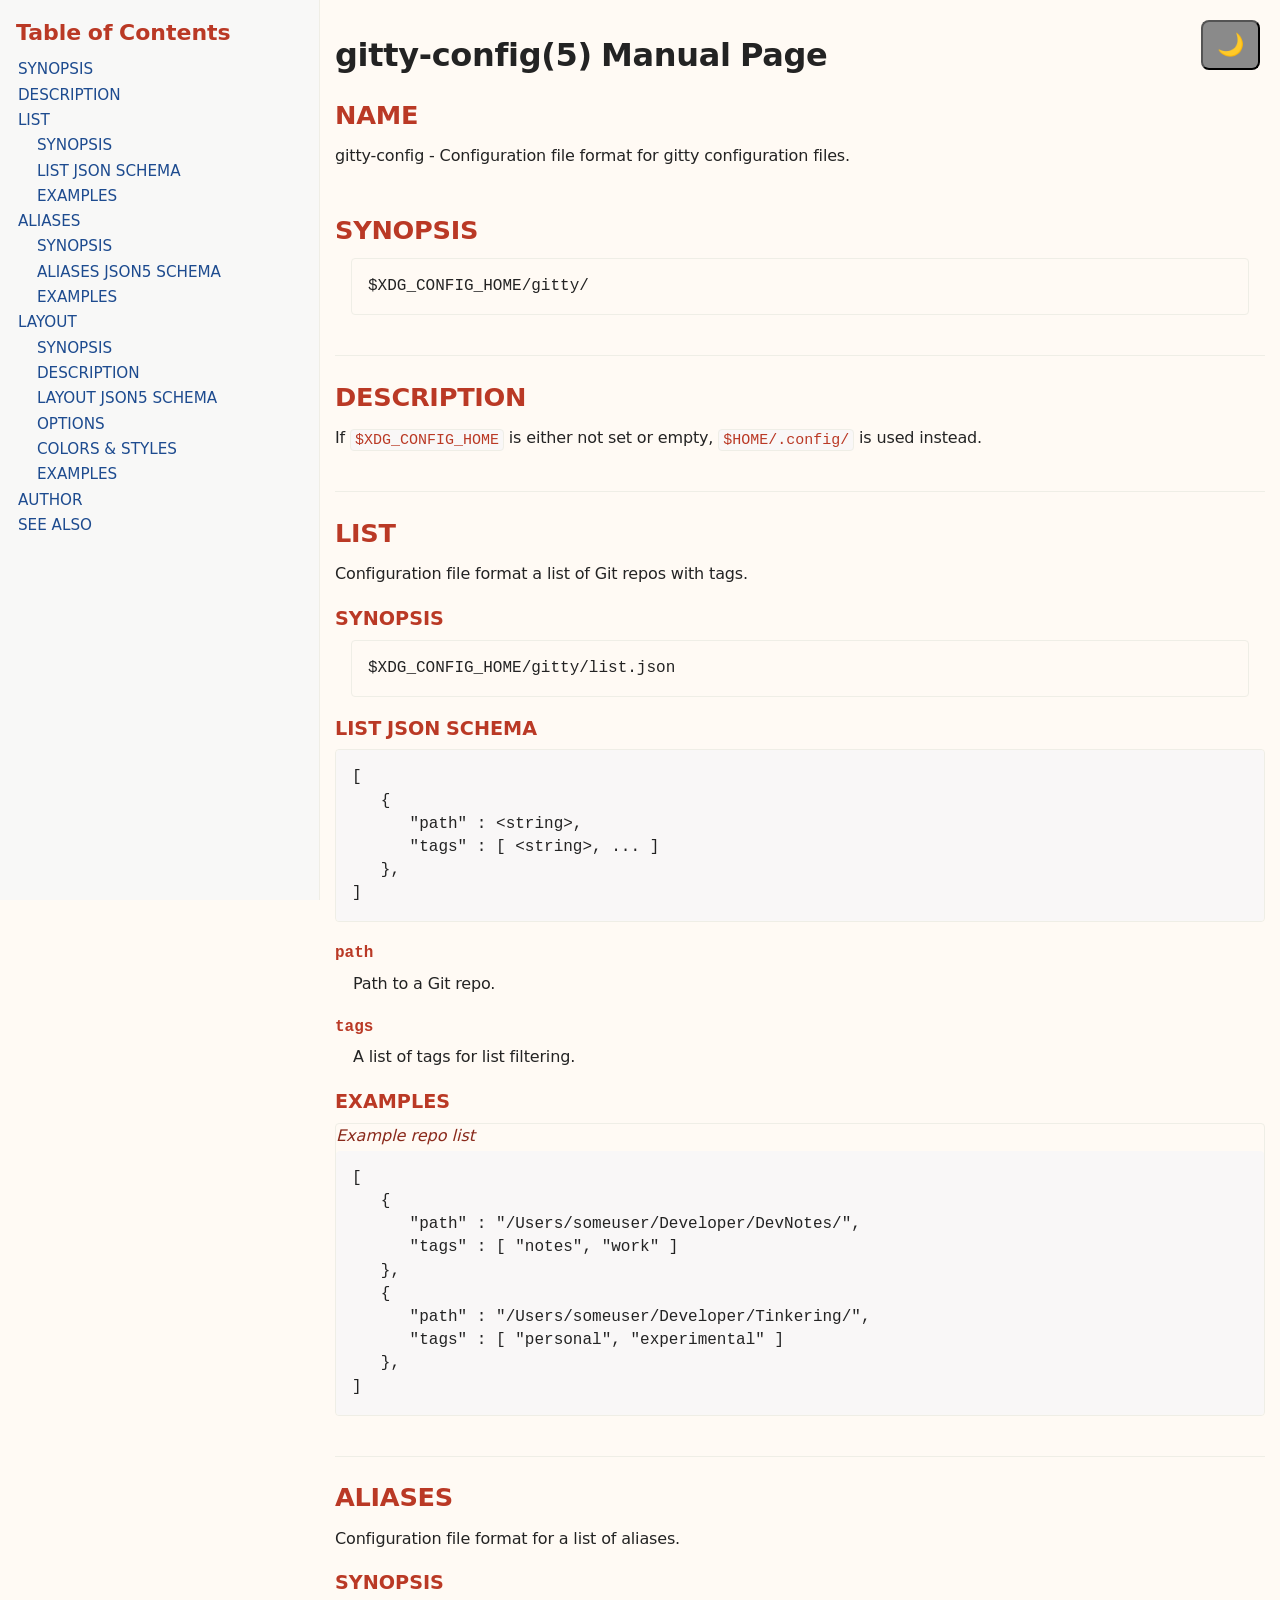
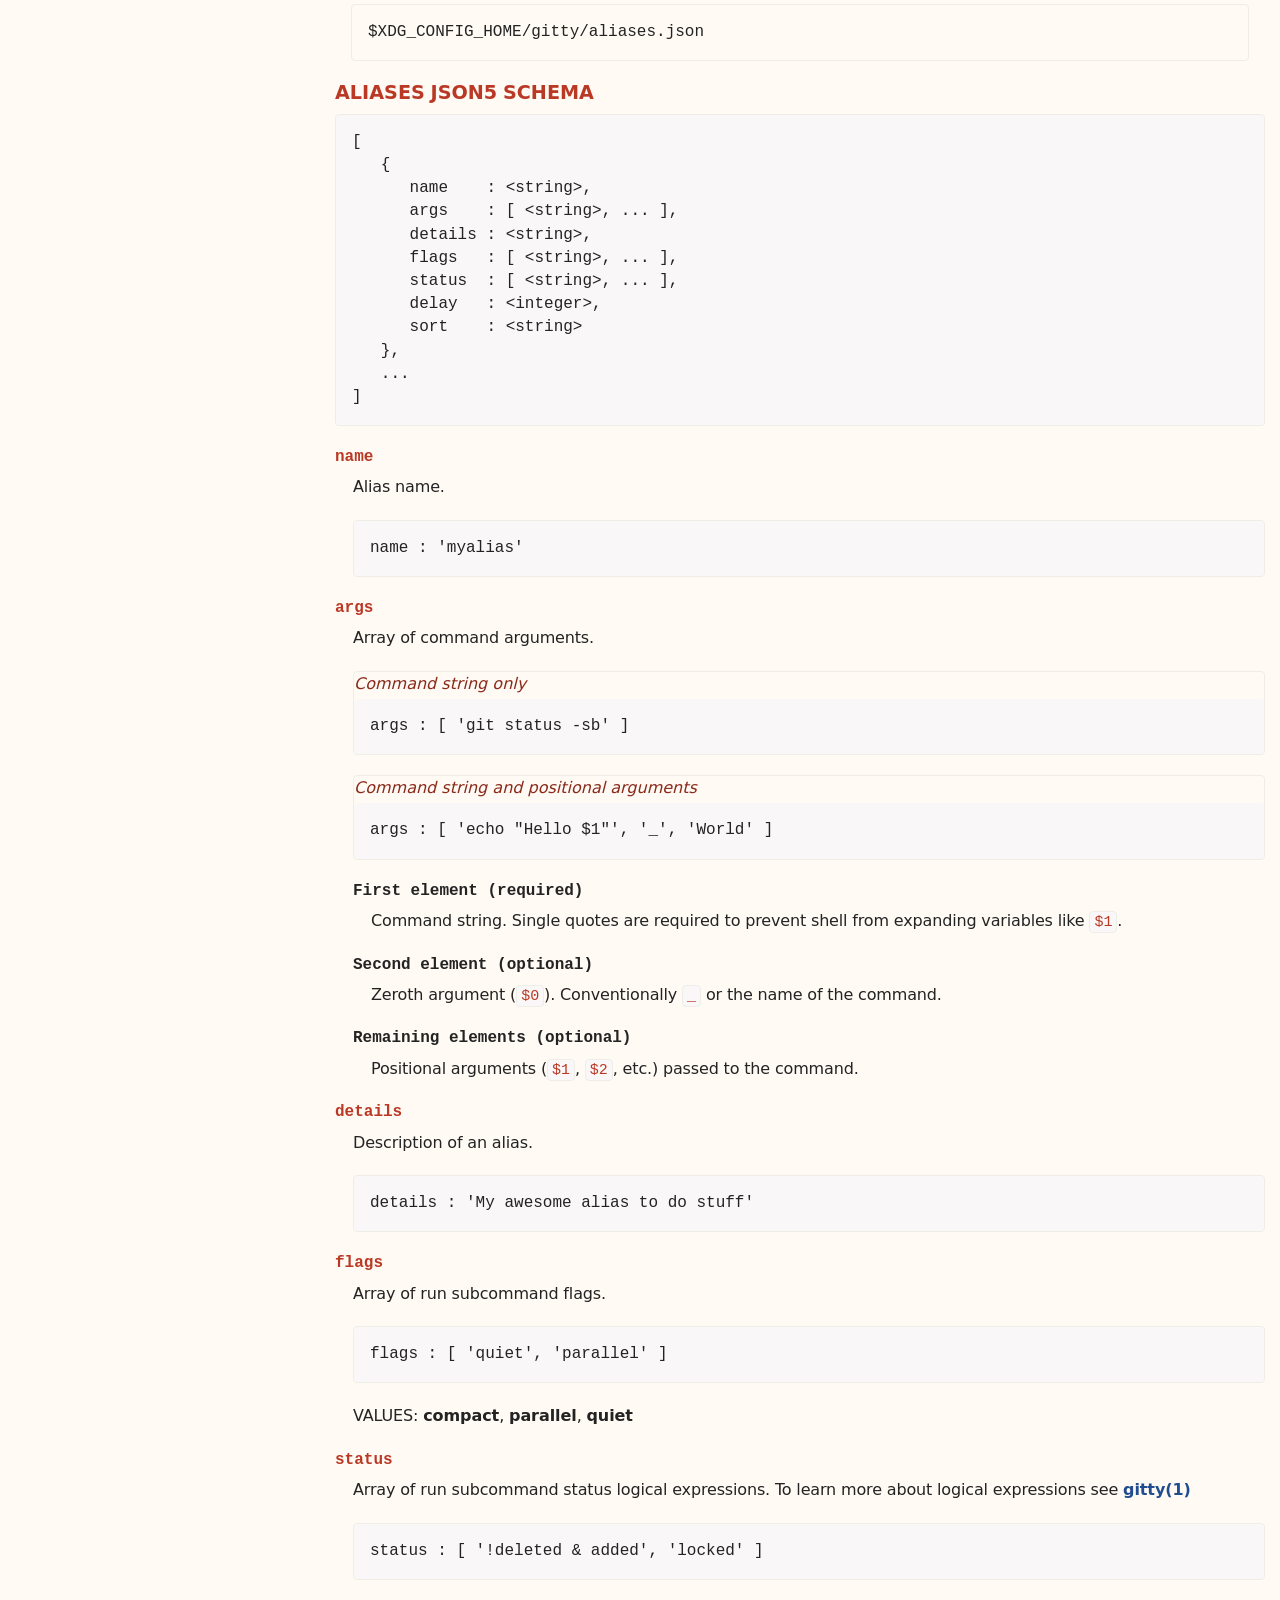
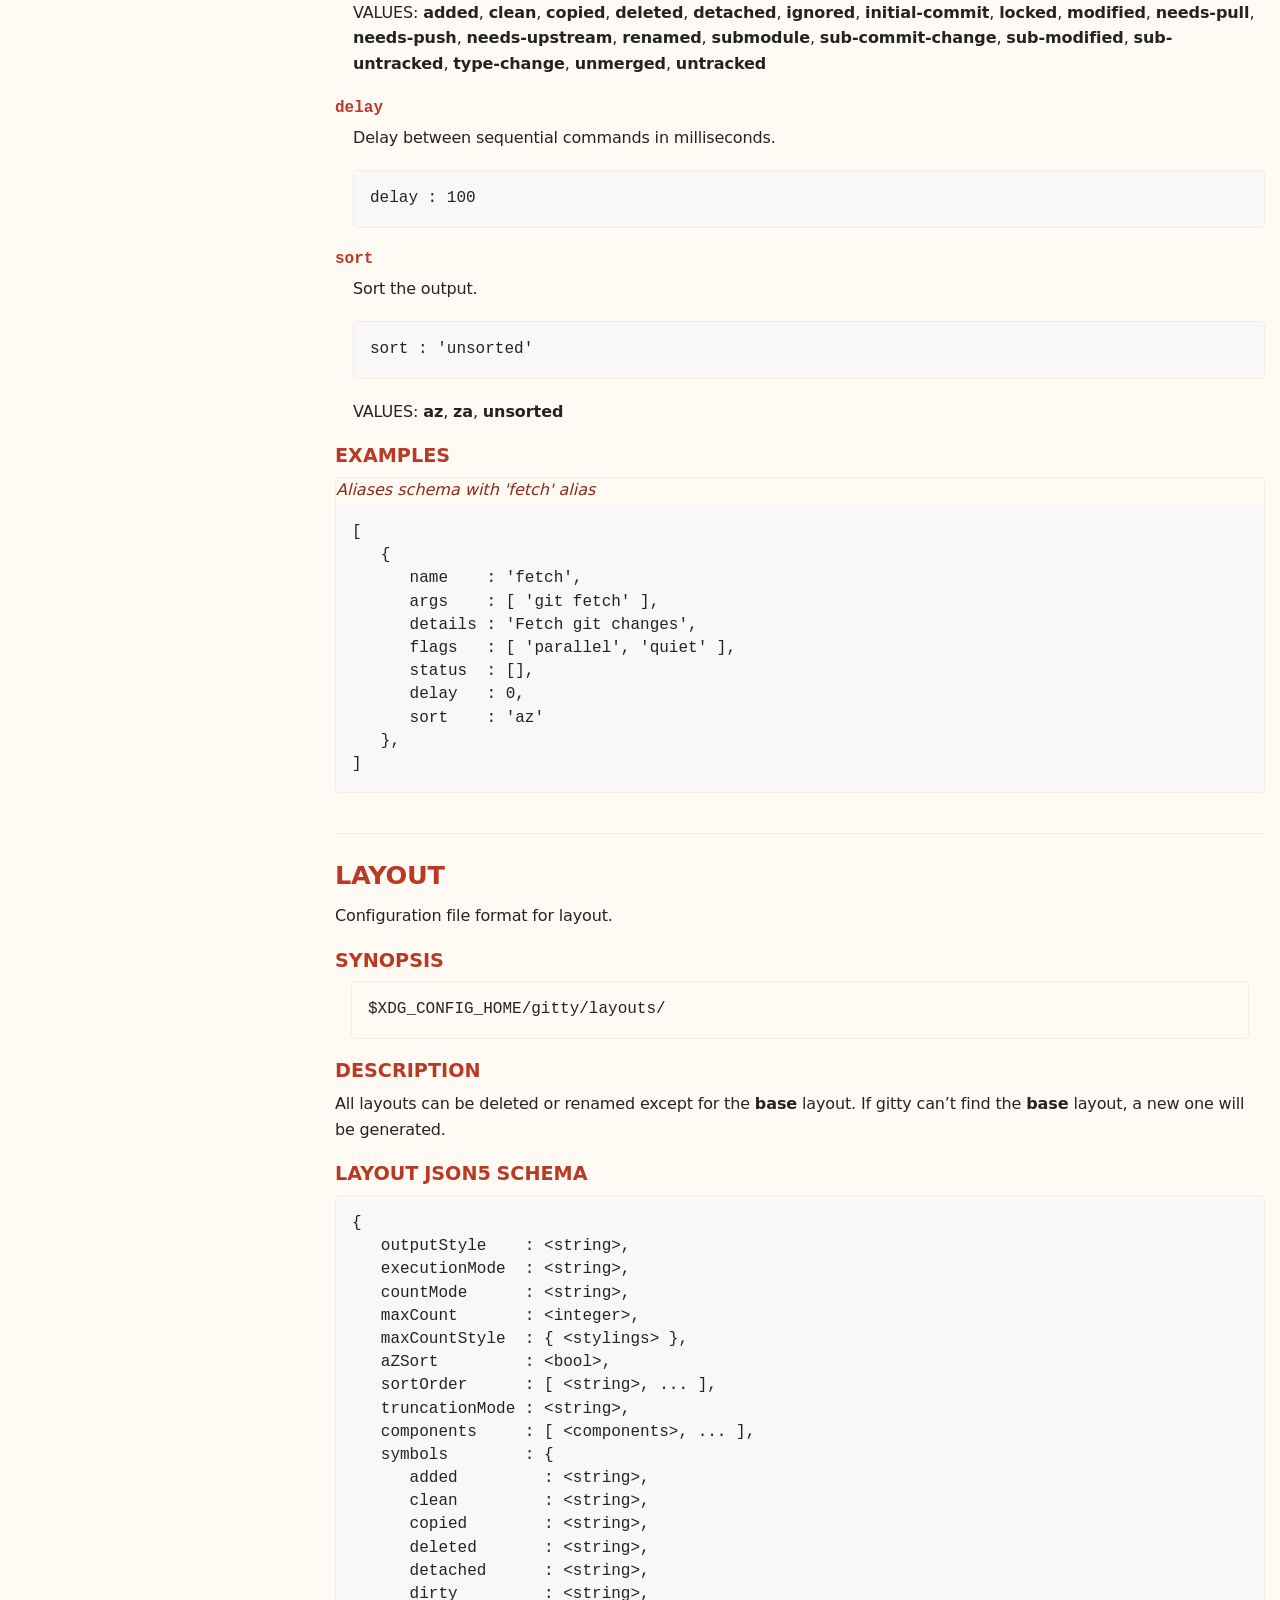
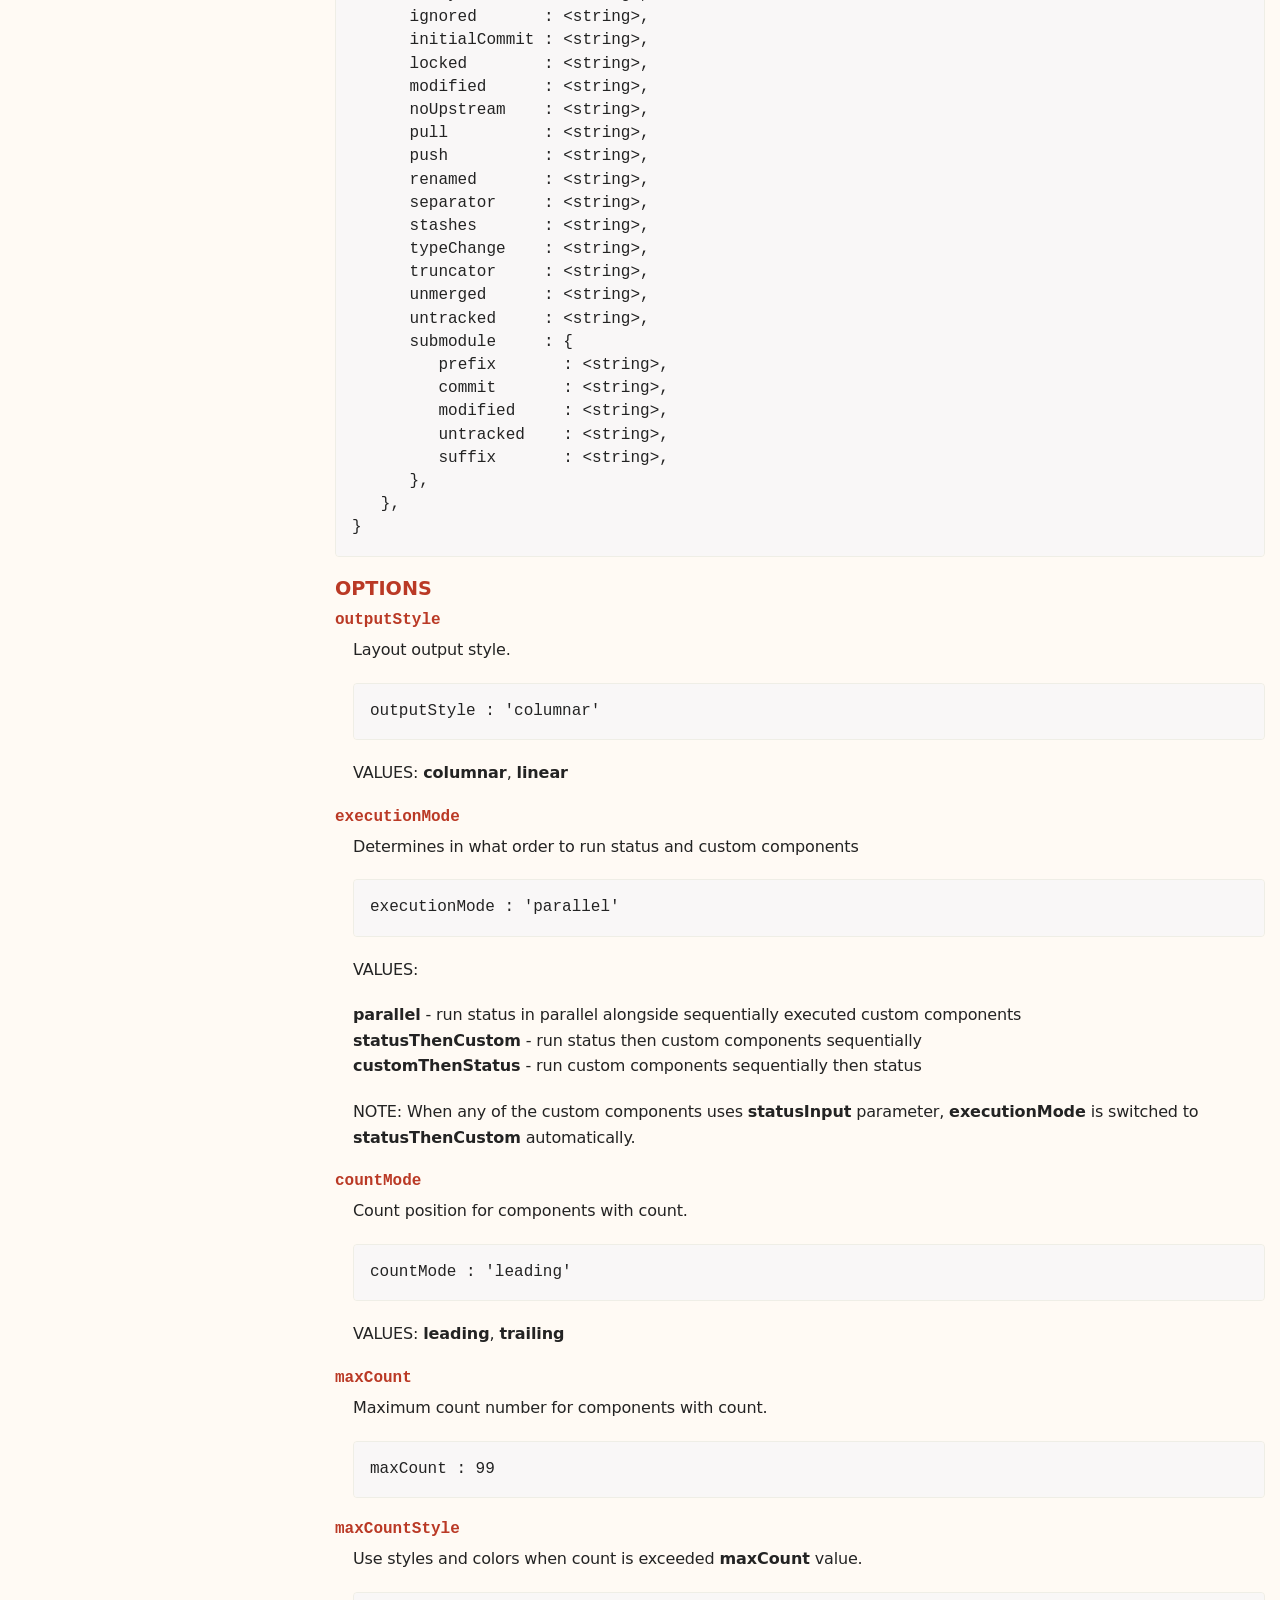
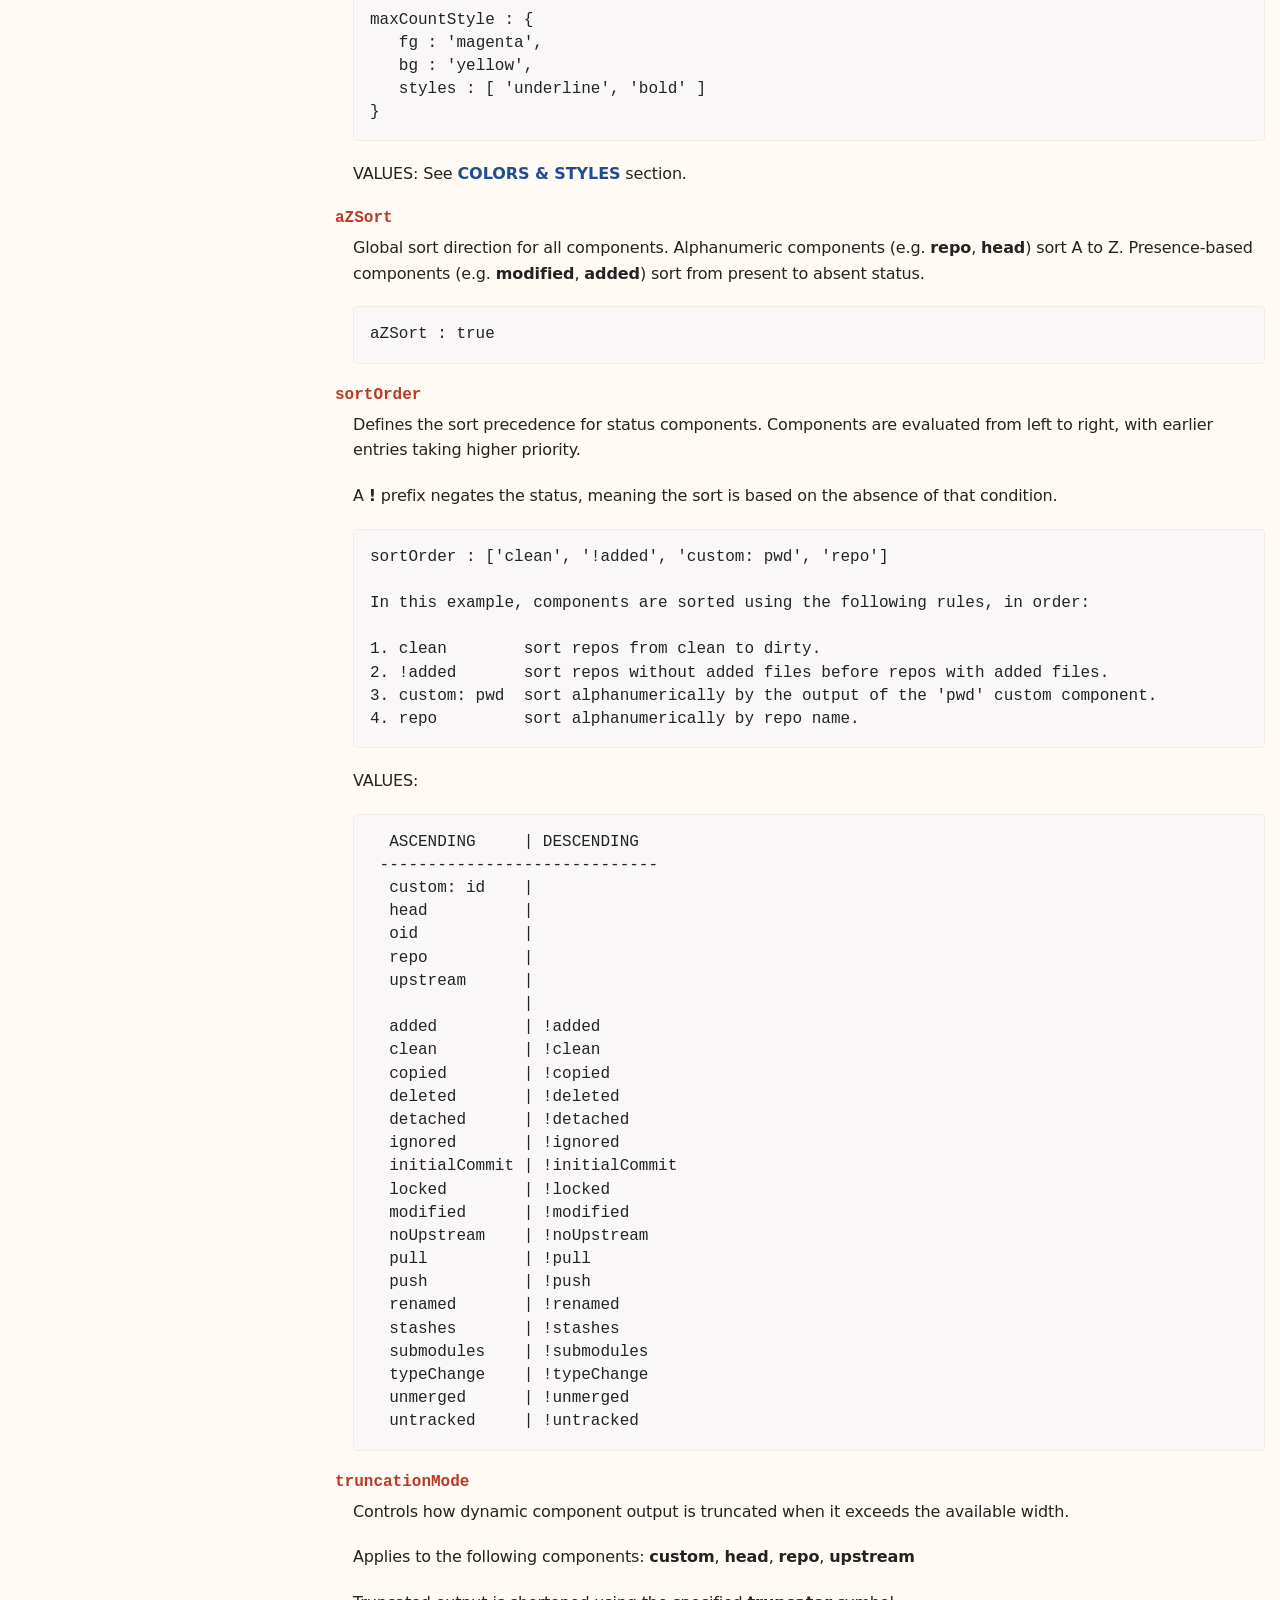
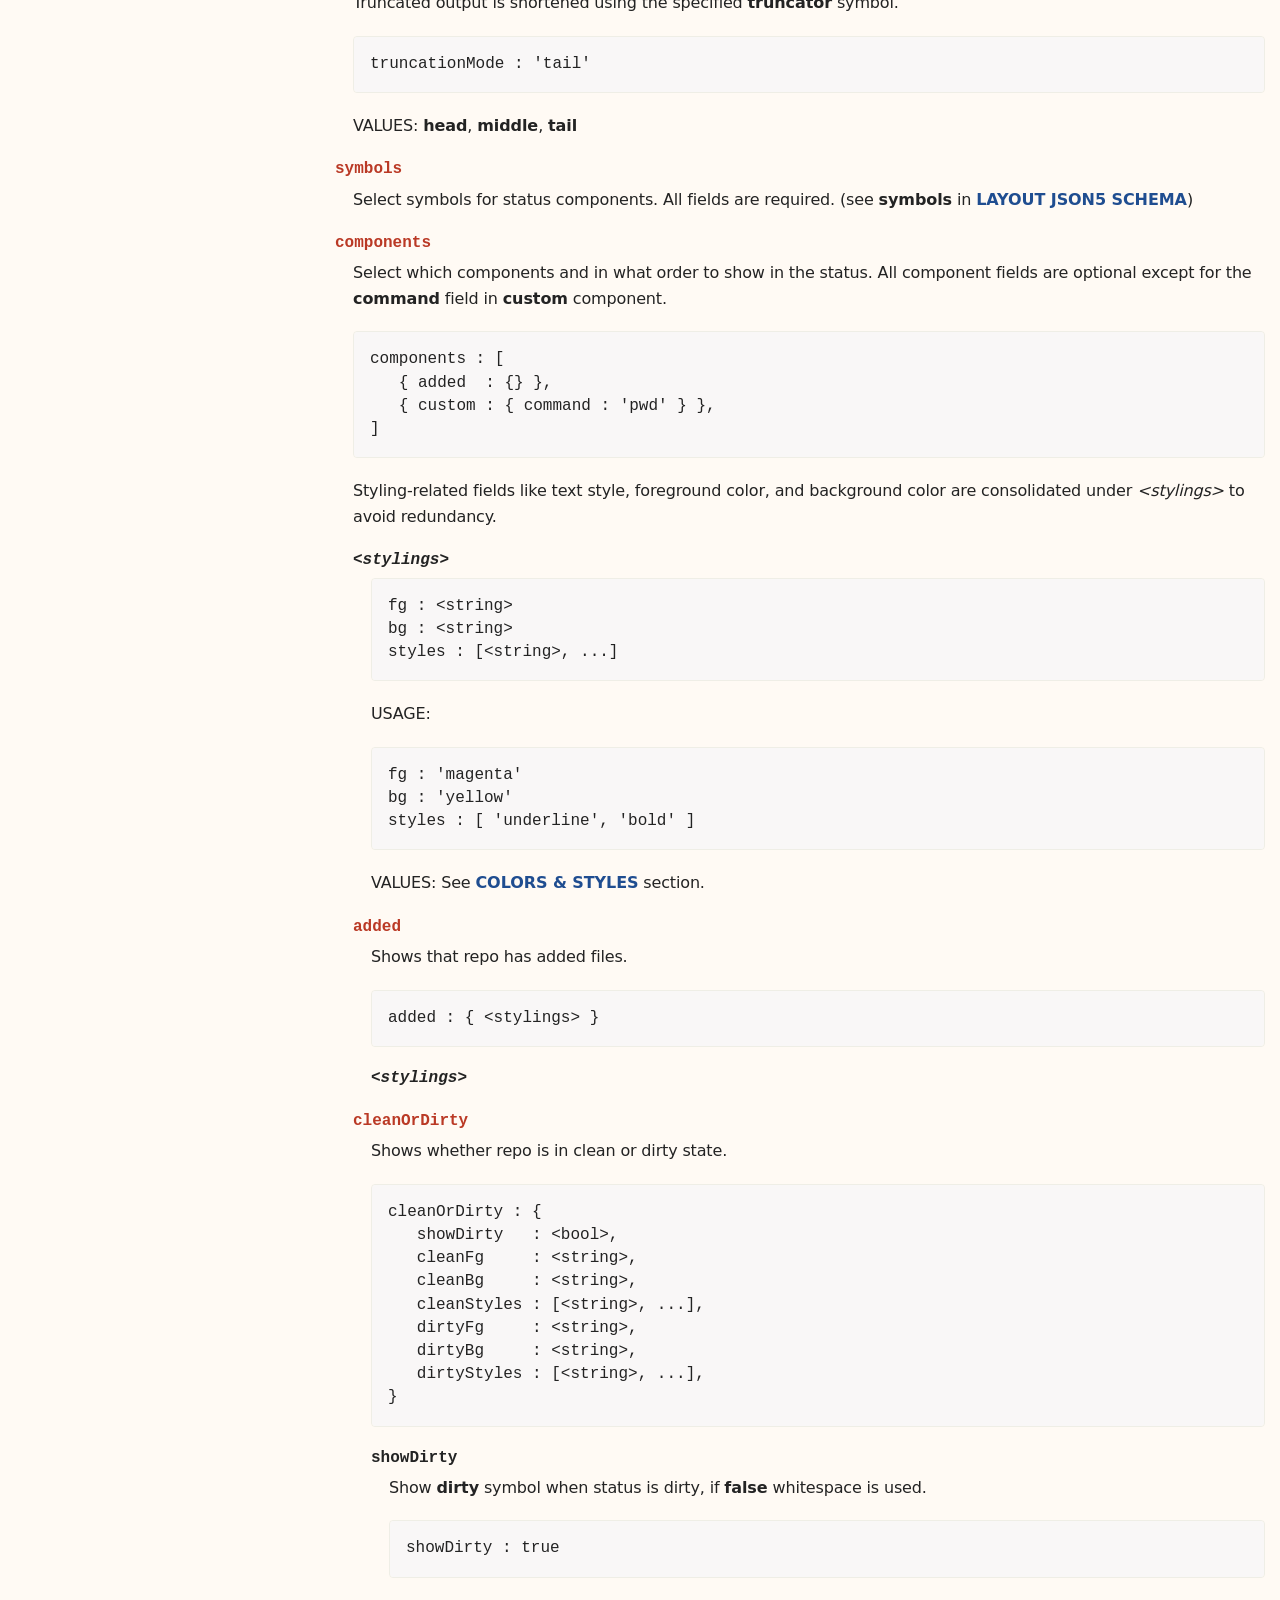
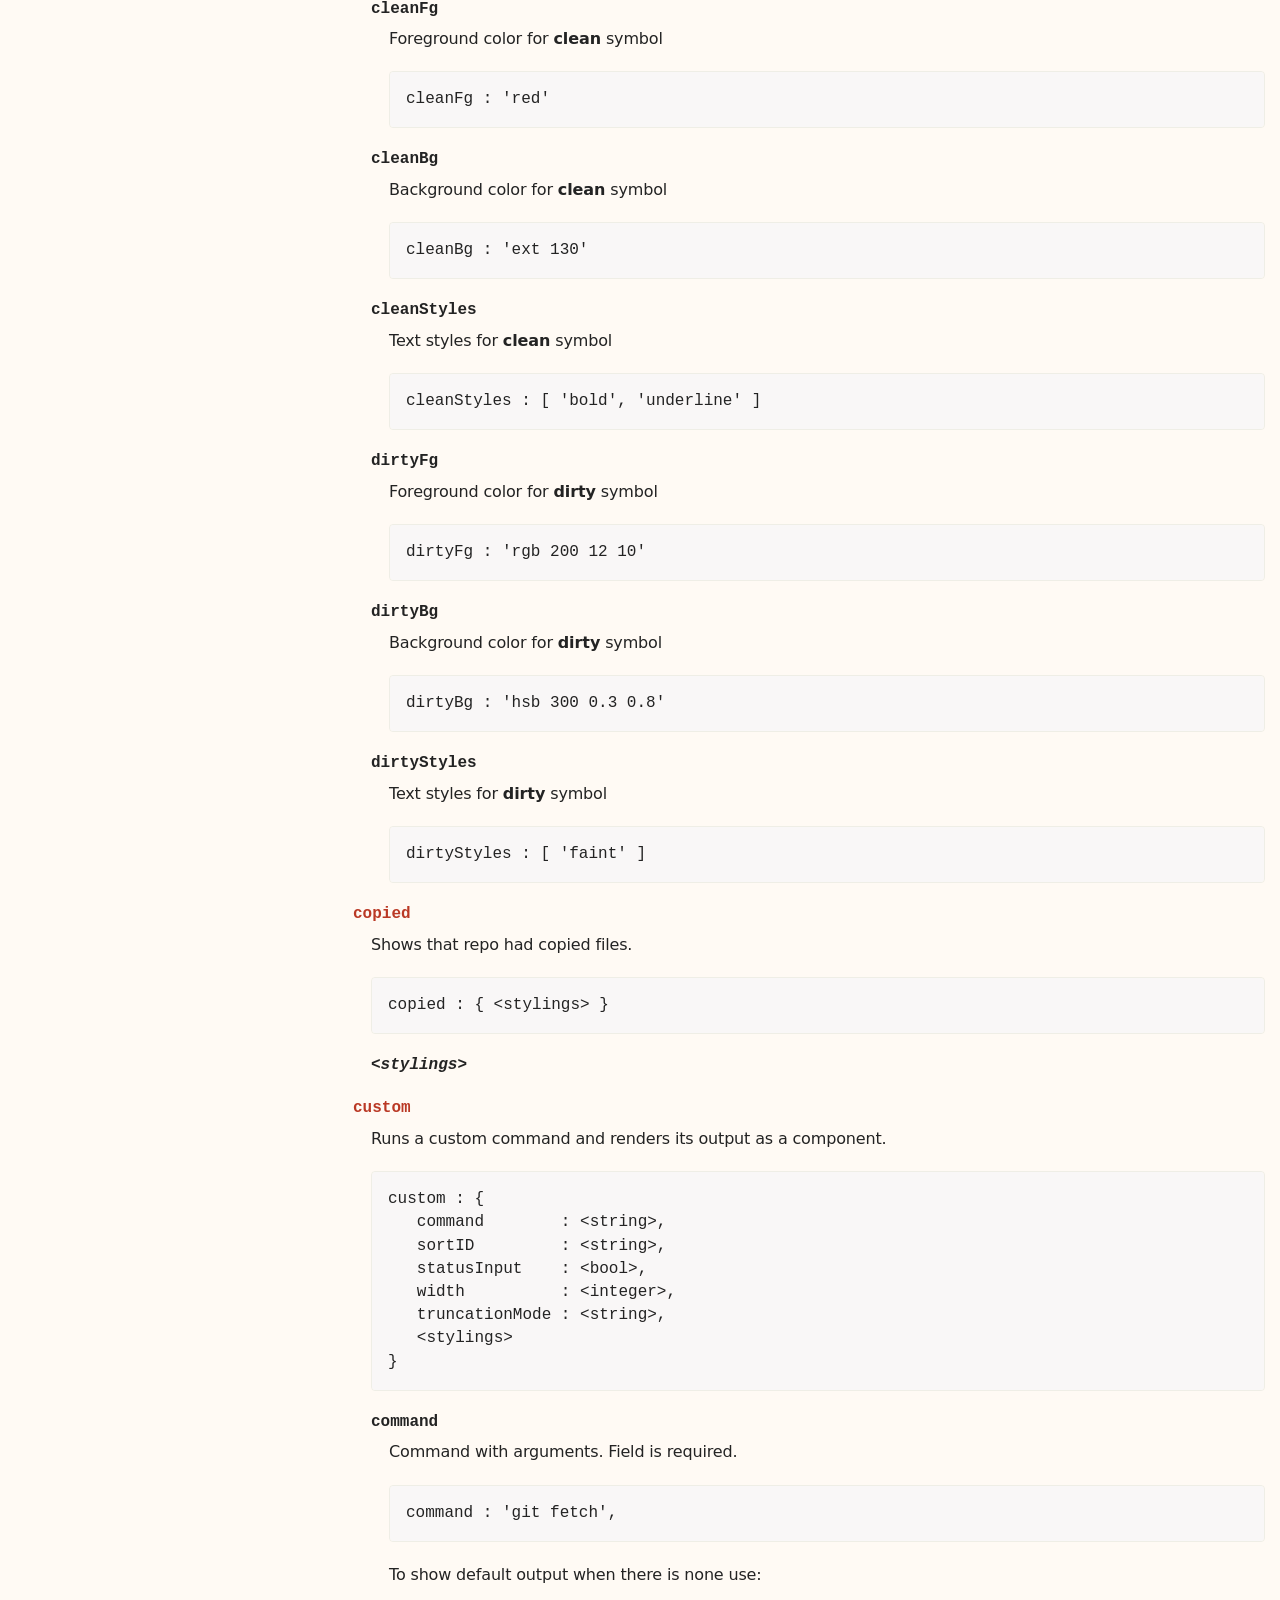
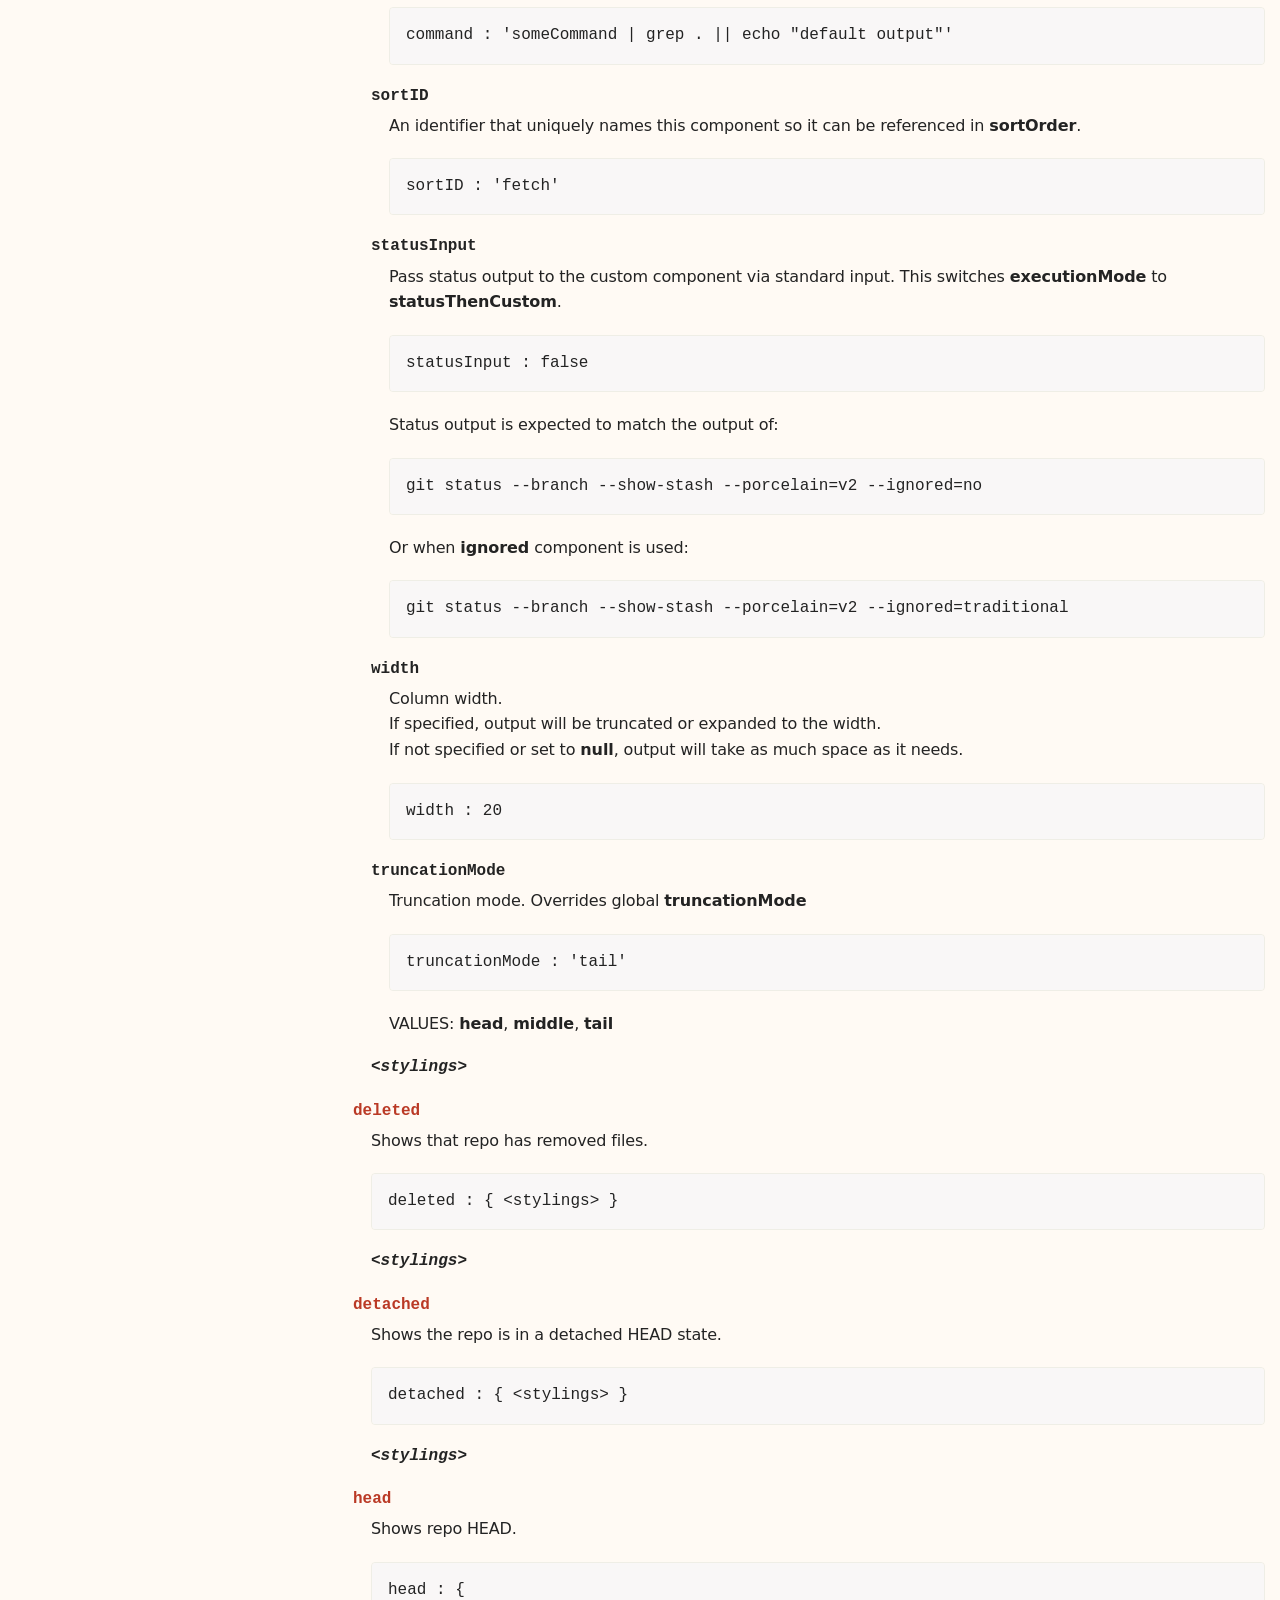
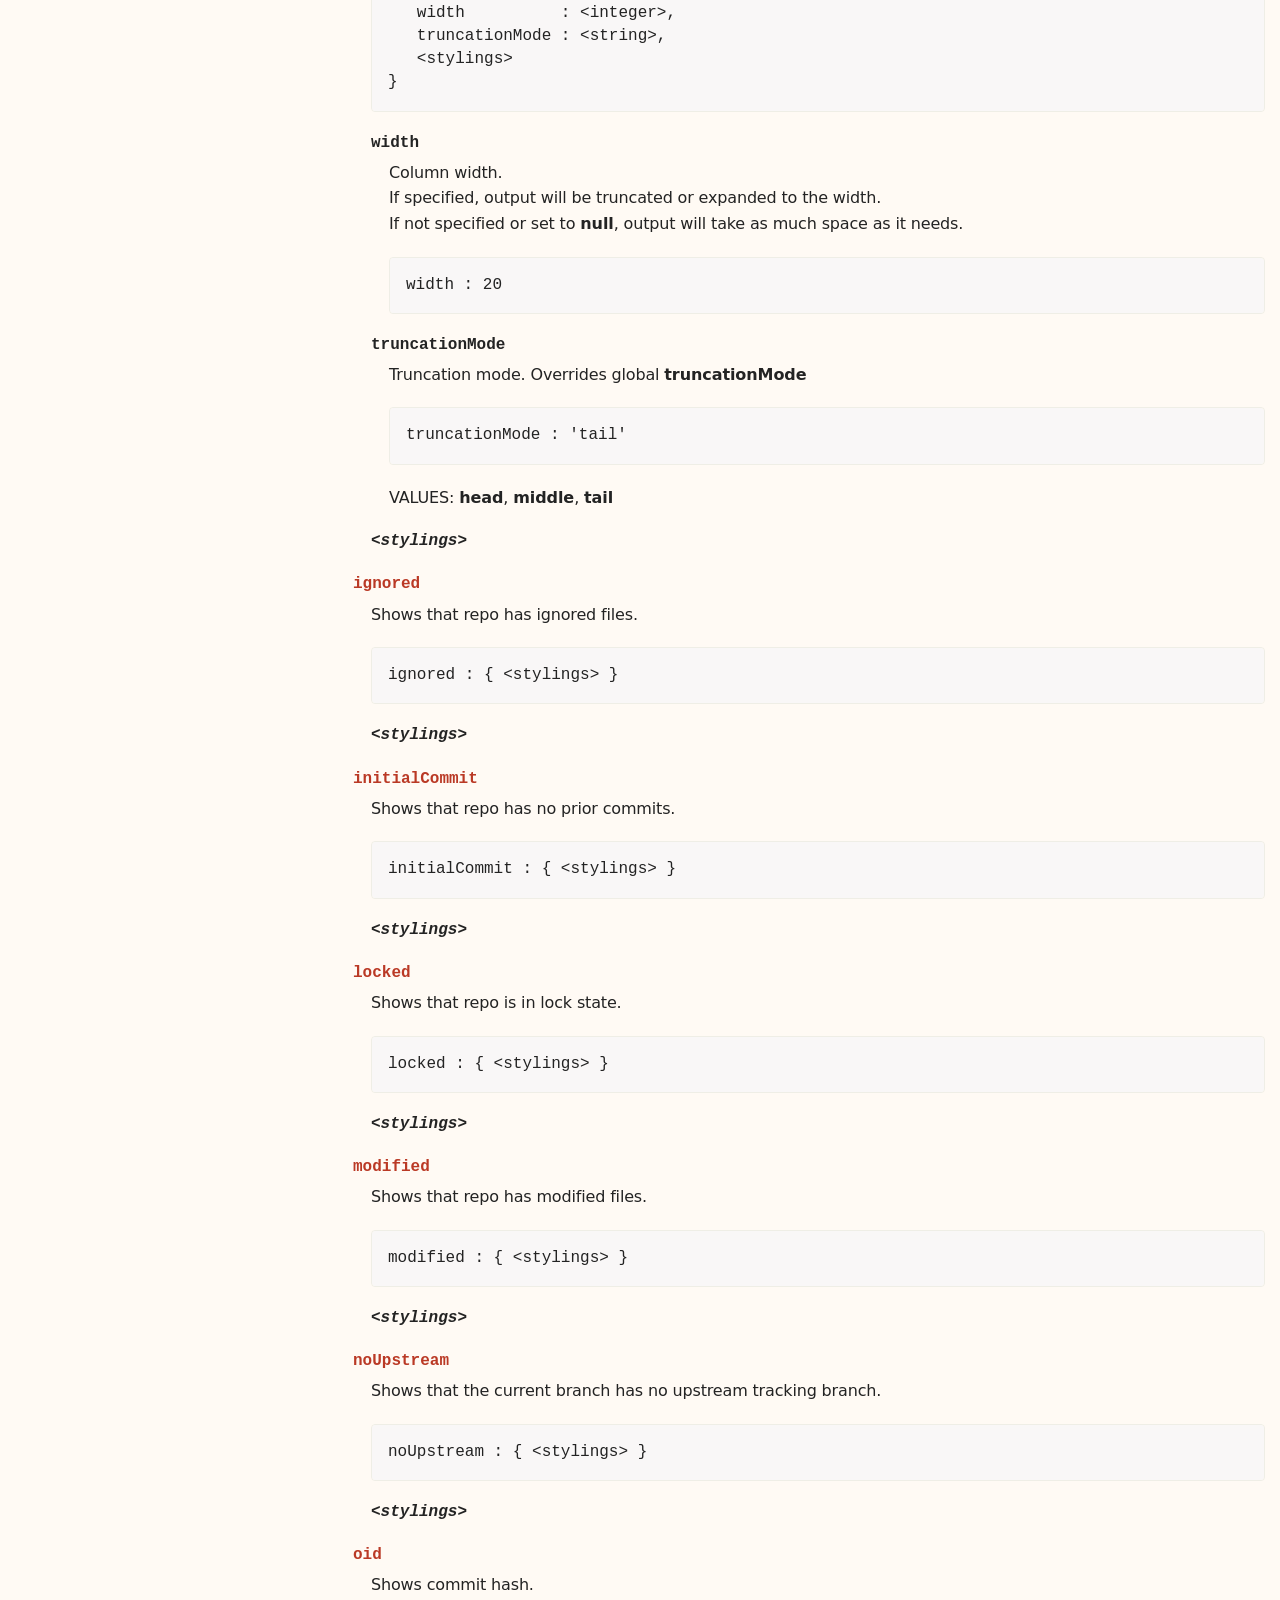
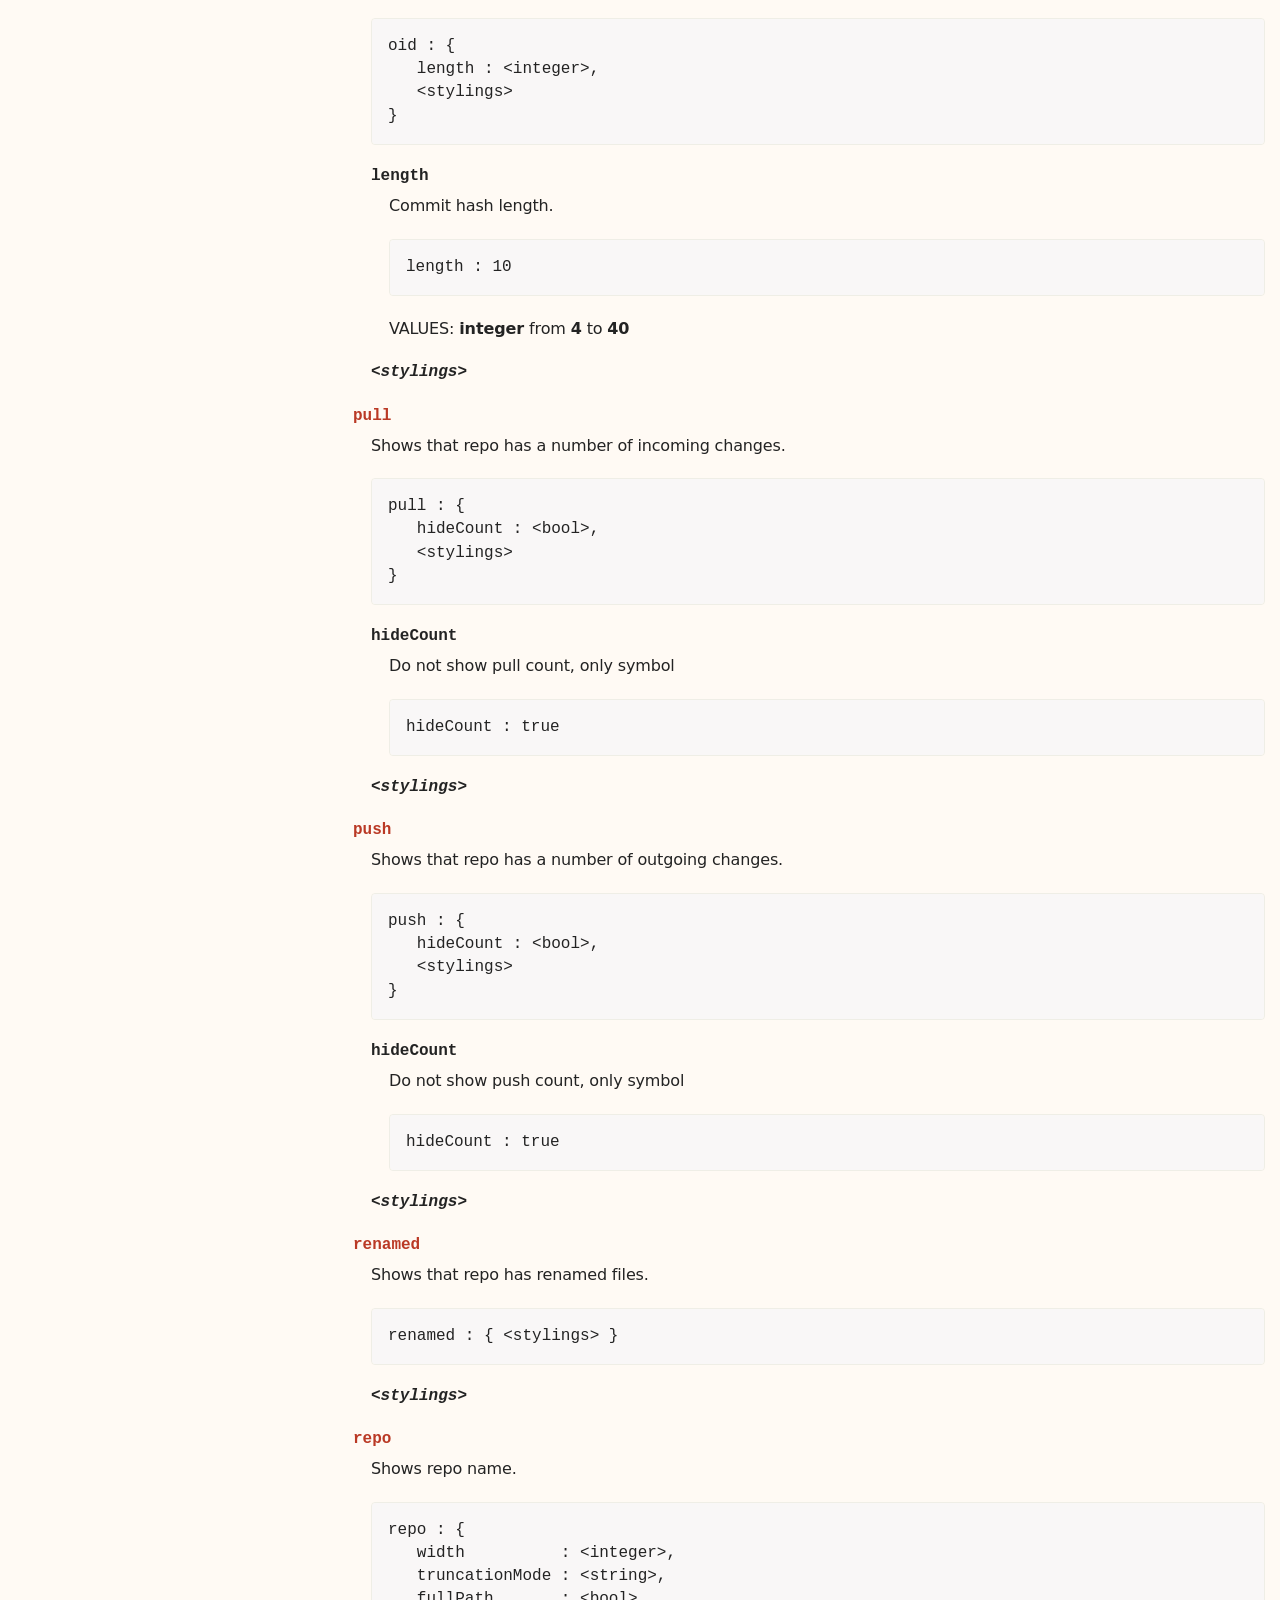
==== docs/web/gitty-config.html @ 5887e920 "initial commit" ====
<!DOCTYPE html>
<html lang="en">
<head>
<meta charset="UTF-8">
<meta http-equiv="X-UA-Compatible" content="IE=edge">
<meta name="viewport" content="width=device-width, initial-scale=1.0">
<meta name="generator" content="Asciidoctor 2.0.26">
<title>gitty-config(5)</title>
<link rel="stylesheet" href="./gitty-style.css">
<script src="toggle.js"></script>
</head>
<body class="manpage toc2 toc-left">
<div id="header">
<h1>gitty-config(5) Manual Page</h1>
<div id="toc" class="toc2">
<div id="toctitle">Table of Contents</div>
<ul class="sectlevel1">
<li><a href="#_synopsis">SYNOPSIS</a></li>
<li><a href="#_description">DESCRIPTION</a></li>
<li><a href="#_list">LIST</a>
<ul class="sectlevel2">
<li><a href="#_synopsis_2">SYNOPSIS</a></li>
<li><a href="#_list_json_schema">LIST JSON SCHEMA</a></li>
<li><a href="#_examples">EXAMPLES</a></li>
</ul>
</li>
<li><a href="#_aliases">ALIASES</a>
<ul class="sectlevel2">
<li><a href="#_synopsis_3">SYNOPSIS</a></li>
<li><a href="#_aliases_json5_schema">ALIASES JSON5 SCHEMA</a></li>
<li><a href="#_examples_2">EXAMPLES</a></li>
</ul>
</li>
<li><a href="#_layout">LAYOUT</a>
<ul class="sectlevel2">
<li><a href="#_synopsis_4">SYNOPSIS</a></li>
<li><a href="#_description_2">DESCRIPTION</a></li>
<li><a href="#layout-schema">LAYOUT JSON5 SCHEMA</a></li>
<li><a href="#_options">OPTIONS</a></li>
<li><a href="#colors-and-styles">COLORS &amp; STYLES</a></li>
<li><a href="#_examples_3">EXAMPLES</a></li>
</ul>
</li>
<li><a href="#_author">AUTHOR</a></li>
<li><a href="#_see_also">SEE ALSO</a></li>
</ul>
</div>
<h2 id="_name">NAME</h2>
<div class="sectionbody">
<p>gitty-config - Configuration file format for gitty configuration files.</p>
</div>
</div>
<div id="content">
<div class="sect1">
<h2 id="_synopsis"><a class="anchor" href="#_synopsis"></a>SYNOPSIS</h2>
<div class="sectionbody">
<div class="verseblock">
<pre class="content">$XDG_CONFIG_HOME/gitty/</pre>
</div>
</div>
</div>
<div class="sect1">
<h2 id="_description"><a class="anchor" href="#_description"></a>DESCRIPTION</h2>
<div class="sectionbody">
<div class="paragraph">
<p>If <code>$XDG_CONFIG_HOME</code> is either not set or empty, <code>$HOME/.config/</code> is used instead.</p>
</div>
</div>
</div>
<div class="sect1">
<h2 id="_list"><a class="anchor" href="#_list"></a>LIST</h2>
<div class="sectionbody">
<div class="paragraph">
<p>Configuration file format a list of Git repos with tags.</p>
</div>
<div class="sect2">
<h3 id="_synopsis_2"><a class="anchor" href="#_synopsis_2"></a>SYNOPSIS</h3>
<div class="verseblock">
<pre class="content">$XDG_CONFIG_HOME/gitty/list.json</pre>
</div>
</div>
<div class="sect2">
<h3 id="_list_json_schema"><a class="anchor" href="#_list_json_schema"></a>LIST JSON SCHEMA</h3>
<div class="listingblock">
<div class="content">
<pre class="highlight"><code class="language-json" data-lang="json">[
   {
      "path" : &lt;string&gt;,
      "tags" : [ &lt;string&gt;, ... ]
   },
]</code></pre>
</div>
</div>
<div class="dlist">
<dl>
<dt class="hdlist1"><strong>path</strong></dt>
<dd>
<p>Path to a Git repo.</p>
</dd>
<dt class="hdlist1"><strong>tags</strong></dt>
<dd>
<p>A list of tags for list filtering.</p>
</dd>
</dl>
</div>
</div>
<div class="sect2">
<h3 id="_examples"><a class="anchor" href="#_examples"></a>EXAMPLES</h3>
<div class="listingblock">
<div class="title">Example repo list</div>
<div class="content">
<pre class="highlight"><code class="language-json" data-lang="json">[
   {
      "path" : "/Users/someuser/Developer/DevNotes/",
      "tags" : [ "notes", "work" ]
   },
   {
      "path" : "/Users/someuser/Developer/Tinkering/",
      "tags" : [ "personal", "experimental" ]
   },
]</code></pre>
</div>
</div>
</div>
</div>
</div>
<div class="sect1">
<h2 id="_aliases"><a class="anchor" href="#_aliases"></a>ALIASES</h2>
<div class="sectionbody">
<div class="paragraph">
<p>Configuration file format for a list of aliases.</p>
</div>
<div class="sect2">
<h3 id="_synopsis_3"><a class="anchor" href="#_synopsis_3"></a>SYNOPSIS</h3>
<div class="verseblock">
<pre class="content">$XDG_CONFIG_HOME/gitty/aliases.json</pre>
</div>
</div>
<div class="sect2">
<h3 id="_aliases_json5_schema"><a class="anchor" href="#_aliases_json5_schema"></a>ALIASES JSON5 SCHEMA</h3>
<div class="listingblock">
<div class="content">
<pre class="highlight"><code class="language-json5" data-lang="json5">[
   {
      name    : &lt;string&gt;,
      args    : [ &lt;string&gt;, ... ],
      details : &lt;string&gt;,
      flags   : [ &lt;string&gt;, ... ],
      status  : [ &lt;string&gt;, ... ],
      delay   : &lt;integer&gt;,
      sort    : &lt;string&gt;
   },
   ...
]</code></pre>
</div>
</div>
<div class="dlist">
<dl>
<dt class="hdlist1"><strong>name</strong></dt>
<dd>
<p>Alias name.</p>
<div class="listingblock">
<div class="content">
<pre class="highlight"><code class="language-json5" data-lang="json5">name : 'myalias'</code></pre>
</div>
</div>
</dd>
<dt class="hdlist1"><strong>args</strong></dt>
<dd>
<p>Array of command arguments.</p>
<div class="listingblock">
<div class="title">Command string only</div>
<div class="content">
<pre class="highlight"><code class="language-json5" data-lang="json5">args : [ 'git status -sb' ]</code></pre>
</div>
</div>
<div class="listingblock">
<div class="title">Command string and positional arguments</div>
<div class="content">
<pre class="highlight"><code class="language-json5" data-lang="json5">args : [ 'echo "Hello $1"', '_', 'World' ]</code></pre>
</div>
</div>
<div class="dlist">
<dl>
<dt class="hdlist1">First element (required)</dt>
<dd>
<p>Command string. Single quotes are required to prevent shell from expanding variables like <code>$1</code>.</p>
</dd>
<dt class="hdlist1">Second element (optional)</dt>
<dd>
<p>Zeroth argument (<code>$0</code>). Conventionally <code>_</code> or the name of the command.</p>
</dd>
<dt class="hdlist1">Remaining elements (optional)</dt>
<dd>
<p>Positional arguments (<code>$1</code>, <code>$2</code>, etc.) passed to the command.</p>
</dd>
</dl>
</div>
</dd>
<dt class="hdlist1"><strong>details</strong></dt>
<dd>
<p>Description of an alias.</p>
<div class="listingblock">
<div class="content">
<pre class="highlight"><code class="language-json5" data-lang="json5">details : 'My awesome alias to do stuff'</code></pre>
</div>
</div>
</dd>
<dt class="hdlist1"><strong>flags</strong></dt>
<dd>
<p>Array of run subcommand flags.</p>
<div class="listingblock">
<div class="content">
<pre class="highlight"><code class="language-json5" data-lang="json5">flags : [ 'quiet', 'parallel' ]</code></pre>
</div>
</div>
<div class="paragraph">
<p>VALUES: <strong>compact</strong>, <strong>parallel</strong>, <strong>quiet</strong></p>
</div>
</dd>
<dt class="hdlist1"><strong>status</strong></dt>
<dd>
<p>Array of run subcommand status logical expressions. To learn more about logical expressions see <strong><a href="gitty.html">gitty(1)</a></strong></p>
<div class="listingblock">
<div class="content">
<pre class="highlight"><code class="language-json5" data-lang="json5">status : [ '!deleted &amp; added', 'locked' ]</code></pre>
</div>
</div>
<div class="paragraph">
<p>VALUES: <strong>added</strong>, <strong>clean</strong>, <strong>copied</strong>, <strong>deleted</strong>, <strong>detached</strong>, <strong>ignored</strong>, <strong>initial-commit</strong>, <strong>locked</strong>, <strong>modified</strong>, <strong>needs-pull</strong>, <strong>needs-push</strong>, <strong>needs-upstream</strong>, <strong>renamed</strong>, <strong>submodule</strong>, <strong>sub-commit-change</strong>, <strong>sub-modified</strong>, <strong>sub-untracked</strong>, <strong>type-change</strong>, <strong>unmerged</strong>, <strong>untracked</strong></p>
</div>
</dd>
<dt class="hdlist1"><strong>delay</strong></dt>
<dd>
<p>Delay between sequential commands in milliseconds.<br></p>
<div class="listingblock">
<div class="content">
<pre class="highlight"><code class="language-json5" data-lang="json5">delay : 100</code></pre>
</div>
</div>
</dd>
<dt class="hdlist1"><strong>sort</strong></dt>
<dd>
<p>Sort the output.</p>
<div class="listingblock">
<div class="content">
<pre class="highlight"><code class="language-json5" data-lang="json5">sort : 'unsorted'</code></pre>
</div>
</div>
<div class="paragraph">
<p>VALUES: <strong>az</strong>, <strong>za</strong>, <strong>unsorted</strong></p>
</div>
</dd>
</dl>
</div>
</div>
<div class="sect2">
<h3 id="_examples_2"><a class="anchor" href="#_examples_2"></a>EXAMPLES</h3>
<div class="listingblock">
<div class="title">Aliases schema with 'fetch' alias</div>
<div class="content">
<pre class="highlight"><code class="language-json5" data-lang="json5">[
   {
      name    : 'fetch',
      args    : [ 'git fetch' ],
      details : 'Fetch git changes',
      flags   : [ 'parallel', 'quiet' ],
      status  : [],
      delay   : 0,
      sort    : 'az'
   },
]</code></pre>
</div>
</div>
</div>
</div>
</div>
<div class="sect1">
<h2 id="_layout"><a class="anchor" href="#_layout"></a>LAYOUT</h2>
<div class="sectionbody">
<div class="paragraph">
<p>Configuration file format for layout.</p>
</div>
<div class="sect2">
<h3 id="_synopsis_4"><a class="anchor" href="#_synopsis_4"></a>SYNOPSIS</h3>
<div class="verseblock">
<pre class="content">$XDG_CONFIG_HOME/gitty/layouts/</pre>
</div>
</div>
<div class="sect2">
<h3 id="_description_2"><a class="anchor" href="#_description_2"></a>DESCRIPTION</h3>
<div class="paragraph">
<p>All layouts can be deleted or renamed except for the <strong>base</strong> layout. If gitty can&#8217;t find the <strong>base</strong> layout, a new one will be generated.</p>
</div>
</div>
<div class="sect2">
<h3 id="layout-schema"><a class="anchor" href="#layout-schema"></a>LAYOUT JSON5 SCHEMA</h3>
<div class="listingblock">
<div class="content">
<pre class="highlight"><code class="language-json5" data-lang="json5">{
   outputStyle    : &lt;string&gt;,
   executionMode  : &lt;string&gt;,
   countMode      : &lt;string&gt;,
   maxCount       : &lt;integer&gt;,
   maxCountStyle  : { &lt;stylings&gt; },
   aZSort         : &lt;bool&gt;,
   sortOrder      : [ &lt;string&gt;, ... ],
   truncationMode : &lt;string&gt;,
   components     : [ &lt;components&gt;, ... ],
   symbols        : {
      added         : &lt;string&gt;,
      clean         : &lt;string&gt;,
      copied        : &lt;string&gt;,
      deleted       : &lt;string&gt;,
      detached      : &lt;string&gt;,
      dirty         : &lt;string&gt;,
      ignored       : &lt;string&gt;,
      initialCommit : &lt;string&gt;,
      locked        : &lt;string&gt;,
      modified      : &lt;string&gt;,
      noUpstream    : &lt;string&gt;,
      pull          : &lt;string&gt;,
      push          : &lt;string&gt;,
      renamed       : &lt;string&gt;,
      separator     : &lt;string&gt;,
      stashes       : &lt;string&gt;,
      typeChange    : &lt;string&gt;,
      truncator     : &lt;string&gt;,
      unmerged      : &lt;string&gt;,
      untracked     : &lt;string&gt;,
      submodule     : {
         prefix       : &lt;string&gt;,
         commit       : &lt;string&gt;,
         modified     : &lt;string&gt;,
         untracked    : &lt;string&gt;,
         suffix       : &lt;string&gt;,
      },
   },
}</code></pre>
</div>
</div>
</div>
<div class="sect2">
<h3 id="_options"><a class="anchor" href="#_options"></a>OPTIONS</h3>
<div class="dlist">
<dl>
<dt class="hdlist1"><strong>outputStyle</strong></dt>
<dd>
<p>Layout output style.</p>
<div class="listingblock">
<div class="content">
<pre class="highlight"><code class="language-json5" data-lang="json5">outputStyle : 'columnar'</code></pre>
</div>
</div>
<div class="paragraph">
<p>VALUES: <strong>columnar</strong>, <strong>linear</strong></p>
</div>
</dd>
<dt class="hdlist1"><strong>executionMode</strong></dt>
<dd>
<p>Determines in what order to run status and custom components</p>
<div class="listingblock">
<div class="content">
<pre class="highlight"><code class="language-json5" data-lang="json5">executionMode : 'parallel'</code></pre>
</div>
</div>
<div class="paragraph">
<p>VALUES:</p>
</div>
<div class="paragraph">
<p><strong>parallel</strong> - run status in parallel alongside sequentially executed custom components<br>
<strong>statusThenCustom</strong> - run status then custom components sequentially<br>
<strong>customThenStatus</strong> - run custom components sequentially then status</p>
</div>
<div class="paragraph">
<p>NOTE:
When any of the custom components uses <strong>statusInput</strong> parameter, <strong>executionMode</strong> is switched to <strong>statusThenCustom</strong> automatically.</p>
</div>
</dd>
<dt class="hdlist1"><strong>countMode</strong></dt>
<dd>
<p>Count position for components with count.</p>
<div class="listingblock">
<div class="content">
<pre class="highlight"><code class="language-json5" data-lang="json5">countMode : 'leading'</code></pre>
</div>
</div>
<div class="paragraph">
<p>VALUES: <strong>leading</strong>, <strong>trailing</strong></p>
</div>
</dd>
<dt class="hdlist1"><strong>maxCount</strong></dt>
<dd>
<p>Maximum count number for components with count.</p>
<div class="listingblock">
<div class="content">
<pre class="highlight"><code class="language-json5" data-lang="json5">maxCount : 99</code></pre>
</div>
</div>
</dd>
<dt class="hdlist1"><strong>maxCountStyle</strong></dt>
<dd>
<p>Use styles and colors when count is exceeded <strong>maxCount</strong> value.</p>
<div class="listingblock">
<div class="content">
<pre class="highlight"><code class="language-json5" data-lang="json5">maxCountStyle : {
   fg : 'magenta',
   bg : 'yellow',
   styles : [ 'underline', 'bold' ]
}</code></pre>
</div>
</div>
<div class="paragraph">
<p>VALUES: See <a href="#colors-and-styles"><strong>COLORS &amp; STYLES</strong></a> section.</p>
</div>
</dd>
<dt class="hdlist1"><strong>aZSort</strong></dt>
<dd>
<p>Global sort direction for all components. Alphanumeric components (e.g. <strong>repo</strong>, <strong>head</strong>) sort A to Z. Presence-based components (e.g. <strong>modified</strong>, <strong>added</strong>) sort from present to absent status.</p>
<div class="listingblock">
<div class="content">
<pre class="highlight"><code class="language-json5" data-lang="json5">aZSort : true</code></pre>
</div>
</div>
</dd>
<dt class="hdlist1"><strong>sortOrder</strong></dt>
<dd>
<p>Defines the sort precedence for status components. Components are evaluated from left to right, with earlier entries taking higher priority.</p>
<div class="paragraph">
<p>A <strong>!</strong> prefix negates the status, meaning the sort is based on the absence of that condition.</p>
</div>
<div class="listingblock">
<div class="content">
<pre class="highlight"><code>sortOrder : ['clean', '!added', 'custom: pwd', 'repo']

In this example, components are sorted using the following rules, in order:

1. clean        sort repos from clean to dirty.
2. !added       sort repos without added files before repos with added files.
3. custom: pwd  sort alphanumerically by the output of the 'pwd' custom component.
4. repo         sort alphanumerically by repo name.</code></pre>
</div>
</div>
<div class="paragraph">
<p>VALUES:</p>
</div>
<div class="listingblock">
<div class="content">
<pre class="highlight"><code>  ASCENDING     | DESCENDING
 -----------------------------
  custom: id    |
  head          |
  oid           |
  repo          |
  upstream      |
                |
  added         | !added
  clean         | !clean
  copied        | !copied
  deleted       | !deleted
  detached      | !detached
  ignored       | !ignored
  initialCommit | !initialCommit
  locked        | !locked
  modified      | !modified
  noUpstream    | !noUpstream
  pull          | !pull
  push          | !push
  renamed       | !renamed
  stashes       | !stashes
  submodules    | !submodules
  typeChange    | !typeChange
  unmerged      | !unmerged
  untracked     | !untracked</code></pre>
</div>
</div>
</dd>
<dt class="hdlist1"><strong>truncationMode</strong></dt>
<dd>
<p>Controls how dynamic component output is truncated when it exceeds the available width.</p>
<div class="paragraph">
<p>Applies to the following components: <strong>custom</strong>, <strong>head</strong>, <strong>repo</strong>, <strong>upstream</strong></p>
</div>
<div class="paragraph">
<p>Truncated output is shortened using the specified <strong>truncator</strong> symbol.</p>
</div>
<div class="listingblock">
<div class="content">
<pre class="highlight"><code class="language-json5" data-lang="json5">truncationMode : 'tail'</code></pre>
</div>
</div>
<div class="paragraph">
<p>VALUES: <strong>head</strong>, <strong>middle</strong>, <strong>tail</strong></p>
</div>
</dd>
<dt class="hdlist1"><strong>symbols</strong></dt>
<dd>
<p>Select symbols for status components. All fields are required. (see <strong>symbols</strong> in <a href="#layout-schema"><strong>LAYOUT JSON5 SCHEMA</strong></a>)</p>
</dd>
<dt class="hdlist1"><strong>components</strong></dt>
<dd>
<p>Select which components and in what order to show in the status. All component fields are optional except for the <strong>command</strong> field in <strong>custom</strong> component.</p>
<div class="listingblock">
<div class="content">
<pre class="highlight"><code class="language-json5" data-lang="json5">components : [
   { added  : {} },
   { custom : { command : 'pwd' } },
]</code></pre>
</div>
</div>
<div class="paragraph">
<p>Styling-related fields like text style, foreground color, and background color are consolidated under <em>&lt;stylings&gt;</em> to avoid redundancy.</p>
</div>
<div class="dlist">
<dl>
<dt class="hdlist1"><em>&lt;stylings&gt;</em></dt>
<dd>
<div class="listingblock">
<div class="content">
<pre class="highlight"><code>fg : &lt;string&gt;
bg : &lt;string&gt;
styles : [&lt;string&gt;, ...]</code></pre>
</div>
</div>
<div class="paragraph">
<p>USAGE:</p>
</div>
<div class="listingblock">
<div class="content">
<pre class="highlight"><code>fg : 'magenta'
bg : 'yellow'
styles : [ 'underline', 'bold' ]</code></pre>
</div>
</div>
<div class="paragraph">
<p>VALUES: See <a href="#colors-and-styles"><strong>COLORS &amp; STYLES</strong></a> section.</p>
</div>
</dd>
<dt class="hdlist1"><strong>added</strong></dt>
<dd>
<p>Shows that repo has added files.</p>
<div class="listingblock">
<div class="content">
<pre class="highlight"><code>added : { &lt;stylings&gt; }</code></pre>
</div>
</div>
<div class="dlist">
<dl>
<dt class="hdlist1"><em>&lt;stylings&gt;</em></dt>
</dl>
</div>
</dd>
<dt class="hdlist1"><strong>cleanOrDirty</strong></dt>
<dd>
<p>Shows whether repo is in clean or dirty state.</p>
<div class="listingblock">
<div class="content">
<pre class="highlight"><code>cleanOrDirty : {
   showDirty   : &lt;bool&gt;,
   cleanFg     : &lt;string&gt;,
   cleanBg     : &lt;string&gt;,
   cleanStyles : [&lt;string&gt;, ...],
   dirtyFg     : &lt;string&gt;,
   dirtyBg     : &lt;string&gt;,
   dirtyStyles : [&lt;string&gt;, ...],
}</code></pre>
</div>
</div>
<div class="dlist">
<dl>
<dt class="hdlist1">showDirty</dt>
<dd>
<p>Show <strong>dirty</strong> symbol when status is dirty, if <strong>false</strong> whitespace is used.</p>
<div class="listingblock">
<div class="content">
<pre class="highlight"><code class="language-json5" data-lang="json5">showDirty : true</code></pre>
</div>
</div>
</dd>
<dt class="hdlist1">cleanFg</dt>
<dd>
<p>Foreground color for <strong>clean</strong> symbol</p>
<div class="listingblock">
<div class="content">
<pre class="highlight"><code class="language-json5" data-lang="json5">cleanFg : 'red'</code></pre>
</div>
</div>
</dd>
<dt class="hdlist1">cleanBg</dt>
<dd>
<p>Background color for <strong>clean</strong> symbol</p>
<div class="listingblock">
<div class="content">
<pre class="highlight"><code class="language-json5" data-lang="json5">cleanBg : 'ext 130'</code></pre>
</div>
</div>
</dd>
<dt class="hdlist1">cleanStyles</dt>
<dd>
<p>Text styles for <strong>clean</strong> symbol</p>
<div class="listingblock">
<div class="content">
<pre class="highlight"><code class="language-json5" data-lang="json5">cleanStyles : [ 'bold', 'underline' ]</code></pre>
</div>
</div>
</dd>
<dt class="hdlist1">dirtyFg</dt>
<dd>
<p>Foreground color for <strong>dirty</strong> symbol</p>
<div class="listingblock">
<div class="content">
<pre class="highlight"><code class="language-json5" data-lang="json5">dirtyFg : 'rgb 200 12 10'</code></pre>
</div>
</div>
</dd>
<dt class="hdlist1">dirtyBg</dt>
<dd>
<p>Background color for <strong>dirty</strong> symbol</p>
<div class="listingblock">
<div class="content">
<pre class="highlight"><code class="language-json5" data-lang="json5">dirtyBg : 'hsb 300 0.3 0.8'</code></pre>
</div>
</div>
</dd>
<dt class="hdlist1">dirtyStyles</dt>
<dd>
<p>Text styles for <strong>dirty</strong> symbol</p>
<div class="listingblock">
<div class="content">
<pre class="highlight"><code class="language-json5" data-lang="json5">dirtyStyles : [ 'faint' ]</code></pre>
</div>
</div>
</dd>
</dl>
</div>
</dd>
<dt class="hdlist1"><strong>copied</strong></dt>
<dd>
<p>Shows that repo had copied files.</p>
<div class="listingblock">
<div class="content">
<pre class="highlight"><code>copied : { &lt;stylings&gt; }</code></pre>
</div>
</div>
<div class="dlist">
<dl>
<dt class="hdlist1"><em>&lt;stylings&gt;</em></dt>
</dl>
</div>
</dd>
<dt class="hdlist1"><strong>custom</strong></dt>
<dd>
<p>Runs a custom command and renders its output as a component.</p>
<div class="listingblock">
<div class="content">
<pre class="highlight"><code class="language-json5" data-lang="json5">custom : {
   command        : &lt;string&gt;,
   sortID         : &lt;string&gt;,
   statusInput    : &lt;bool&gt;,
   width          : &lt;integer&gt;,
   truncationMode : &lt;string&gt;,
   &lt;stylings&gt;
}</code></pre>
</div>
</div>
<div class="dlist">
<dl>
<dt class="hdlist1">command</dt>
<dd>
<p>Command with arguments. Field is required.</p>
<div class="listingblock">
<div class="content">
<pre class="highlight"><code class="language-json5" data-lang="json5">command : 'git fetch',</code></pre>
</div>
</div>
<div class="paragraph">
<p>To show default output when there is none use:</p>
</div>
<div class="listingblock">
<div class="content">
<pre class="highlight"><code class="language-sh" data-lang="sh">command : 'someCommand | grep . || echo "default output"'</code></pre>
</div>
</div>
</dd>
<dt class="hdlist1">sortID</dt>
<dd>
<p>An identifier that uniquely names this component so it can be referenced in <strong>sortOrder</strong>.</p>
<div class="listingblock">
<div class="content">
<pre class="highlight"><code class="language-json5" data-lang="json5">sortID : 'fetch'</code></pre>
</div>
</div>
</dd>
<dt class="hdlist1">statusInput</dt>
<dd>
<p>Pass status output to the custom component via standard input. This switches <strong>executionMode</strong> to <strong>statusThenCustom</strong>.</p>
<div class="listingblock">
<div class="content">
<pre class="highlight"><code class="language-json5" data-lang="json5">statusInput : false</code></pre>
</div>
</div>
<div class="paragraph">
<p>Status output is expected to match the output of:</p>
</div>
<div class="listingblock">
<div class="content">
<pre class="highlight"><code class="language-sh" data-lang="sh">git status --branch --show-stash --porcelain=v2 --ignored=no</code></pre>
</div>
</div>
<div class="paragraph">
<p>Or when <strong>ignored</strong> component is used:</p>
</div>
<div class="listingblock">
<div class="content">
<pre class="highlight"><code class="language-sh" data-lang="sh">git status --branch --show-stash --porcelain=v2 --ignored=traditional</code></pre>
</div>
</div>
</dd>
<dt class="hdlist1">width</dt>
<dd>
<p>Column width.<br>
If specified, output will be truncated or expanded to the width.<br>
If not specified or set to <strong>null</strong>, output will take as much space as it needs.</p>
<div class="listingblock">
<div class="content">
<pre class="highlight"><code class="language-json5" data-lang="json5">width : 20</code></pre>
</div>
</div>
</dd>
<dt class="hdlist1">truncationMode</dt>
<dd>
<p>Truncation mode. Overrides global <strong>truncationMode</strong></p>
<div class="listingblock">
<div class="content">
<pre class="highlight"><code class="language-json5" data-lang="json5">truncationMode : 'tail'</code></pre>
</div>
</div>
<div class="paragraph">
<p>VALUES: <strong>head</strong>, <strong>middle</strong>, <strong>tail</strong></p>
</div>
</dd>
<dt class="hdlist1"><em>&lt;stylings&gt;</em></dt>
</dl>
</div>
</dd>
<dt class="hdlist1"><strong>deleted</strong></dt>
<dd>
<p>Shows that repo has removed files.</p>
<div class="listingblock">
<div class="content">
<pre class="highlight"><code>deleted : { &lt;stylings&gt; }</code></pre>
</div>
</div>
<div class="dlist">
<dl>
<dt class="hdlist1"><em>&lt;stylings&gt;</em></dt>
</dl>
</div>
</dd>
<dt class="hdlist1"><strong>detached</strong></dt>
<dd>
<p>Shows the repo is in a detached HEAD state.</p>
<div class="listingblock">
<div class="content">
<pre class="highlight"><code>detached : { &lt;stylings&gt; }</code></pre>
</div>
</div>
<div class="dlist">
<dl>
<dt class="hdlist1"><em>&lt;stylings&gt;</em></dt>
</dl>
</div>
</dd>
<dt class="hdlist1"><strong>head</strong></dt>
<dd>
<p>Shows repo HEAD.</p>
<div class="listingblock">
<div class="content">
<pre class="highlight"><code>head : {
   width          : &lt;integer&gt;,
   truncationMode : &lt;string&gt;,
   &lt;stylings&gt;
}</code></pre>
</div>
</div>
<div class="dlist">
<dl>
<dt class="hdlist1">width</dt>
<dd>
<p>Column width.<br>
If specified, output will be truncated or expanded to the width.<br>
If not specified or set to <strong>null</strong>, output will take as much space as it needs.</p>
<div class="listingblock">
<div class="content">
<pre class="highlight"><code class="language-json5" data-lang="json5">width : 20</code></pre>
</div>
</div>
</dd>
<dt class="hdlist1">truncationMode</dt>
<dd>
<p>Truncation mode. Overrides global <strong>truncationMode</strong></p>
<div class="listingblock">
<div class="content">
<pre class="highlight"><code class="language-json5" data-lang="json5">truncationMode : 'tail'</code></pre>
</div>
</div>
<div class="paragraph">
<p>VALUES: <strong>head</strong>, <strong>middle</strong>, <strong>tail</strong></p>
</div>
</dd>
<dt class="hdlist1"><em>&lt;stylings&gt;</em></dt>
</dl>
</div>
</dd>
<dt class="hdlist1"><strong>ignored</strong></dt>
<dd>
<p>Shows that repo has ignored files.</p>
<div class="listingblock">
<div class="content">
<pre class="highlight"><code>ignored : { &lt;stylings&gt; }</code></pre>
</div>
</div>
<div class="dlist">
<dl>
<dt class="hdlist1"><em>&lt;stylings&gt;</em></dt>
</dl>
</div>
</dd>
<dt class="hdlist1"><strong>initialCommit</strong></dt>
<dd>
<p>Shows that repo has no prior commits.</p>
<div class="listingblock">
<div class="content">
<pre class="highlight"><code>initialCommit : { &lt;stylings&gt; }</code></pre>
</div>
</div>
<div class="dlist">
<dl>
<dt class="hdlist1"><em>&lt;stylings&gt;</em></dt>
</dl>
</div>
</dd>
<dt class="hdlist1"><strong>locked</strong></dt>
<dd>
<p>Shows that repo is in lock state.</p>
<div class="listingblock">
<div class="content">
<pre class="highlight"><code>locked : { &lt;stylings&gt; }</code></pre>
</div>
</div>
<div class="dlist">
<dl>
<dt class="hdlist1"><em>&lt;stylings&gt;</em></dt>
</dl>
</div>
</dd>
<dt class="hdlist1"><strong>modified</strong></dt>
<dd>
<p>Shows that repo has modified files.</p>
<div class="listingblock">
<div class="content">
<pre class="highlight"><code>modified : { &lt;stylings&gt; }</code></pre>
</div>
</div>
<div class="dlist">
<dl>
<dt class="hdlist1"><em>&lt;stylings&gt;</em></dt>
</dl>
</div>
</dd>
<dt class="hdlist1"><strong>noUpstream</strong></dt>
<dd>
<p>Shows that the current branch has no upstream tracking branch.</p>
<div class="listingblock">
<div class="content">
<pre class="highlight"><code>noUpstream : { &lt;stylings&gt; }</code></pre>
</div>
</div>
<div class="dlist">
<dl>
<dt class="hdlist1"><em>&lt;stylings&gt;</em></dt>
</dl>
</div>
</dd>
<dt class="hdlist1"><strong>oid</strong></dt>
<dd>
<p>Shows commit hash.</p>
<div class="listingblock">
<div class="content">
<pre class="highlight"><code>oid : {
   length : &lt;integer&gt;,
   &lt;stylings&gt;
}</code></pre>
</div>
</div>
<div class="dlist">
<dl>
<dt class="hdlist1">length</dt>
<dd>
<p>Commit hash length.</p>
<div class="listingblock">
<div class="content">
<pre class="highlight"><code class="language-json5" data-lang="json5">length : 10</code></pre>
</div>
</div>
<div class="paragraph">
<p>VALUES: <strong>integer</strong> from <strong>4</strong> to <strong>40</strong></p>
</div>
</dd>
<dt class="hdlist1"><em>&lt;stylings&gt;</em></dt>
</dl>
</div>
</dd>
<dt class="hdlist1"><strong>pull</strong></dt>
<dd>
<p>Shows that repo has a number of incoming changes.</p>
<div class="listingblock">
<div class="content">
<pre class="highlight"><code>pull : {
   hideCount : &lt;bool&gt;,
   &lt;stylings&gt;
}</code></pre>
</div>
</div>
<div class="dlist">
<dl>
<dt class="hdlist1">hideCount</dt>
<dd>
<p>Do not show pull count, only symbol</p>
<div class="listingblock">
<div class="content">
<pre class="highlight"><code class="language-json5" data-lang="json5">hideCount : true</code></pre>
</div>
</div>
</dd>
<dt class="hdlist1"><em>&lt;stylings&gt;</em></dt>
</dl>
</div>
</dd>
<dt class="hdlist1"><strong>push</strong></dt>
<dd>
<p>Shows that repo has a number of outgoing changes.</p>
<div class="listingblock">
<div class="content">
<pre class="highlight"><code>push : {
   hideCount : &lt;bool&gt;,
   &lt;stylings&gt;
}</code></pre>
</div>
</div>
<div class="dlist">
<dl>
<dt class="hdlist1">hideCount</dt>
<dd>
<p>Do not show push count, only symbol</p>
<div class="listingblock">
<div class="content">
<pre class="highlight"><code class="language-json5" data-lang="json5">hideCount : true</code></pre>
</div>
</div>
</dd>
<dt class="hdlist1"><em>&lt;stylings&gt;</em></dt>
</dl>
</div>
</dd>
<dt class="hdlist1"><strong>renamed</strong></dt>
<dd>
<p>Shows that repo has renamed files.</p>
<div class="listingblock">
<div class="content">
<pre class="highlight"><code>renamed : { &lt;stylings&gt; }</code></pre>
</div>
</div>
<div class="dlist">
<dl>
<dt class="hdlist1"><em>&lt;stylings&gt;</em></dt>
</dl>
</div>
</dd>
<dt class="hdlist1"><strong>repo</strong></dt>
<dd>
<p>Shows repo name.</p>
<div class="listingblock">
<div class="content">
<pre class="highlight"><code>repo : {
   width          : &lt;integer&gt;,
   truncationMode : &lt;string&gt;,
   fullPath       : &lt;bool&gt;,
   &lt;stylings&gt;
}</code></pre>
</div>
</div>
<div class="dlist">
<dl>
<dt class="hdlist1">width</dt>
<dd>
<p>Column width.<br>
If specified, output will be truncated or expanded to the width.<br>
If not specified or set to <strong>null</strong>, output will take as much space as it needs.</p>
<div class="listingblock">
<div class="content">
<pre class="highlight"><code class="language-json5" data-lang="json5">width : 10</code></pre>
</div>
</div>
</dd>
<dt class="hdlist1">truncationMode</dt>
<dd>
<p>Truncation mode. Overrides global <strong>truncationMode</strong></p>
<div class="listingblock">
<div class="content">
<pre class="highlight"><code class="language-json5" data-lang="json5">truncationMode : 'tail'</code></pre>
</div>
</div>
<div class="paragraph">
<p>VALUES: <strong>head</strong>, <strong>middle</strong>, <strong>tail</strong></p>
</div>
</dd>
<dt class="hdlist1">fullPath</dt>
<dd>
<p>Show full path or just repo name.</p>
<div class="listingblock">
<div class="content">
<pre class="highlight"><code class="language-json5" data-lang="json5">fullPath : true</code></pre>
</div>
</div>
</dd>
<dt class="hdlist1"><em>&lt;stylings&gt;</em></dt>
</dl>
</div>
</dd>
<dt class="hdlist1"><strong>separator</strong></dt>
<dd>
<p>Shows separator symbol between components.</p>
<div class="listingblock">
<div class="content">
<pre class="highlight"><code>separator : {
   symbol : &lt;string&gt;,
   &lt;stylings&gt;
}</code></pre>
</div>
</div>
<div class="dlist">
<dl>
<dt class="hdlist1">symbol</dt>
<dd>
<p>Symbol for current separator. If not specified global separator symbol is used. (see <strong>symbols</strong> in <a href="#layout-schema"><strong>LAYOUT JSON5 SCHEMA</strong></a>)</p>
<div class="listingblock">
<div class="content">
<pre class="highlight"><code class="language-json5" data-lang="json5">symbol : '-'</code></pre>
</div>
</div>
</dd>
<dt class="hdlist1"><em>&lt;stylings&gt;</em></dt>
</dl>
</div>
</dd>
<dt class="hdlist1"><strong>stashes</strong></dt>
<dd>
<p>Shows that repo has a number of stashed changes.</p>
<div class="listingblock">
<div class="content">
<pre class="highlight"><code>stashes : {
   hideCount : &lt;bool&gt;,
   &lt;stylings&gt;
}</code></pre>
</div>
</div>
<div class="dlist">
<dl>
<dt class="hdlist1">hideCount</dt>
<dd>
<p>Do not show stashes count, only symbol</p>
<div class="listingblock">
<div class="content">
<pre class="highlight"><code class="language-json5" data-lang="json5">hideCount : true</code></pre>
</div>
</div>
</dd>
<dt class="hdlist1"><em>&lt;stylings&gt;</em></dt>
</dl>
</div>
</dd>
<dt class="hdlist1"><strong>submodules</strong></dt>
<dd>
<p>Shows submodule status.</p>
<div class="listingblock">
<div class="content">
<pre class="highlight"><code class="language-json5" data-lang="json5">submodules : {
   components : [
      { commit    : { &lt;stylings&gt; } },
      { modified  : { &lt;stylings&gt; } },
      { untracked : { &lt;stylings&gt; } }
   ],
   &lt;stylings&gt;
}</code></pre>
</div>
</div>
<div class="dlist">
<dl>
<dt class="hdlist1">components</dt>
<dd>
<p>A list of submodule components</p>
</dd>
<dt class="hdlist1"><em>&lt;stylings&gt;</em></dt>
</dl>
</div>
</dd>
<dt class="hdlist1"><strong>typeChange</strong></dt>
<dd>
<p>Shows that repo has file type changes (e.g., file to symlink).</p>
<div class="listingblock">
<div class="content">
<pre class="highlight"><code>typeChange : { &lt;stylings&gt; }</code></pre>
</div>
</div>
<div class="dlist">
<dl>
<dt class="hdlist1"><em>&lt;stylings&gt;</em></dt>
</dl>
</div>
</dd>
<dt class="hdlist1"><strong>unmerged</strong></dt>
<dd>
<p>Shows that repo has files with unresolved merge conflicts.</p>
<div class="listingblock">
<div class="content">
<pre class="highlight"><code>unmerged : { &lt;stylings&gt; }</code></pre>
</div>
</div>
<div class="dlist">
<dl>
<dt class="hdlist1"><em>&lt;stylings&gt;</em></dt>
</dl>
</div>
</dd>
<dt class="hdlist1"><strong>untracked</strong></dt>
<dd>
<p>Shows that repo has files not tracked by version control.</p>
<div class="listingblock">
<div class="content">
<pre class="highlight"><code>untracked : { &lt;stylings&gt; }</code></pre>
</div>
</div>
<div class="dlist">
<dl>
<dt class="hdlist1"><em>&lt;stylings&gt;</em></dt>
</dl>
</div>
</dd>
<dt class="hdlist1"><strong>upstream</strong></dt>
<dd>
<p>Shows upstream branch for the current branch.</p>
<div class="listingblock">
<div class="content">
<pre class="highlight"><code>upstream : {
   &lt;stylings&gt;,
   width          : &lt;integer&gt;
   truncationMode : &lt;string&gt;,
}</code></pre>
</div>
</div>
<div class="dlist">
<dl>
<dt class="hdlist1"><em>&lt;stylings&gt;</em></dt>
<dt class="hdlist1">width</dt>
<dd>
<p>Column width.<br>
If specified, output will be truncated or expanded to the width.<br>
If not specified or set to <strong>null</strong>, output will take as much space as it needs.</p>
<div class="listingblock">
<div class="content">
<pre class="highlight"><code class="language-json5" data-lang="json5">width : 20</code></pre>
</div>
</div>
</dd>
<dt class="hdlist1">truncationMode</dt>
<dd>
<p>Truncation mode. Overrides global <strong>truncationMode</strong></p>
<div class="listingblock">
<div class="content">
<pre class="highlight"><code class="language-json5" data-lang="json5">truncationMode : 'tail'</code></pre>
</div>
</div>
<div class="paragraph">
<p>VALUES: <strong>head</strong>, <strong>middle</strong>, <strong>tail</strong></p>
</div>
</dd>
</dl>
</div>
</dd>
</dl>
</div>
</dd>
</dl>
</div>
</div>
<div class="sect2">
<h3 id="colors-and-styles"><a class="anchor" href="#colors-and-styles"></a>COLORS &amp; STYLES</h3>
<div class="dlist">
<dl>
<dt class="hdlist1"><strong>fg</strong>|<strong>bg</strong></dt>
<dd>
<p>Foreground and background colors.</p>
<div class="dlist">
<dl>
<dt class="hdlist1">Basic</dt>
<dd>
<p>Named terminal colors.</p>
<div class="listingblock">
<div class="content">
<pre class="highlight"><code class="language-json5" data-lang="json5">fg : 'red'
bg : 'brightWhite'</code></pre>
</div>
</div>
<div class="paragraph">
<p>VALUES: <strong>black</strong>, <strong>red</strong>, <strong>green</strong>, <strong>yellow</strong>, <strong>blue</strong>, <strong>magenta</strong>, <strong>cyan</strong>, <strong>white</strong>, <strong>brightBlack</strong>, <strong>brightRed</strong>, <strong>brightGreen</strong>, <strong>brightYellow</strong>, <strong>brightBlue</strong>, <strong>brightMagenta</strong>, <strong>brightCyan</strong>, <strong>brightWhite</strong></p>
</div>
</dd>
<dt class="hdlist1">Extended</dt>
<dd>
<p>256-color terminal palette.</p>
<div class="listingblock">
<div class="content">
<pre class="highlight"><code class="language-json5" data-lang="json5">fg : 'ext 110'
bg : 'ext 255'</code></pre>
</div>
</div>
<div class="paragraph">
<p>VALUES: <strong>integer</strong> from <strong>0</strong> to <strong>255</strong></p>
</div>
</dd>
<dt class="hdlist1">Hex</dt>
<dd>
<div class="listingblock">
<div class="content">
<pre class="highlight"><code class="language-json5" data-lang="json5">fg : 'hex #a96896'
bg : 'hex #a96'</code></pre>
</div>
</div>
<div class="paragraph">
<p>VALUES: Supported hex formats: <strong>#FFF</strong>, <strong>#FFFFFF</strong>, <strong>FFF</strong>, <strong>FFFFFF</strong></p>
</div>
</dd>
<dt class="hdlist1">RGB</dt>
<dd>
<div class="listingblock">
<div class="content">
<pre class="highlight"><code class="language-json5" data-lang="json5">fg : 'rgb 10 110 255'
bg : 'rgb 1 1 0'</code></pre>
</div>
</div>
<div class="paragraph">
<p>VALUES: <strong>integer</strong> from <strong>0</strong> to <strong>255</strong></p>
</div>
</dd>
<dt class="hdlist1">HSB</dt>
<dd>
<div class="listingblock">
<div class="content">
<pre class="highlight"><code class="language-json5" data-lang="json5">fg : 'hsb 300 0.3 0.9'
bg : 'hsb 360 1 1'</code></pre>
</div>
</div>
<div class="paragraph">
<p>VALUES: <strong>double</strong></p>
</div>
<div class="paragraph">
<p>hue: from <strong>0</strong> to <strong>360</strong><br>
saturation: from <strong>0</strong> to <strong>1</strong><br>
brightness: from <strong>0</strong> to <strong>1</strong></p>
</div>
</dd>
</dl>
</div>
</dd>
<dt class="hdlist1"><strong>styles</strong></dt>
<dd>
<p>Text formatting styles applied to components. Some styles might not be supported in all terminals.</p>
<div class="listingblock">
<div class="content">
<pre class="highlight"><code class="language-json5" data-lang="json5">styles : ['bold', 'blink']</code></pre>
</div>
</div>
<div class="paragraph">
<p>VALUES: <strong>blink</strong>, <strong>bold</strong>, <strong>doubleUnderline</strong>, <strong>erase</strong>, <strong>faint</strong>, <strong>fastBlink</strong>, <strong>fraktur</strong>, <strong>italic</strong>, <strong>reverse</strong>, <strong>strikethrough</strong>, <strong>underline</strong></p>
</div>
</dd>
</dl>
</div>
</div>
<div class="sect2">
<h3 id="_examples_3"><a class="anchor" href="#_examples_3"></a>EXAMPLES</h3>
<div class="listingblock">
<div class="title">Layout schema with all options and components</div>
<div class="content">
<pre class="highlight"><code class="language-json5" data-lang="json5">{
   outputStyle    : 'columnar',
   executionMode  : 'parallel',
   countMode      : 'leading',
   maxCount       : 99,
   maxCountStyle  : { fg : 'magenta', bg : 'green', styles : [ 'underline', 'bold' ] },
   aZSort         : true,
   sortOrder      : [ 'clean', 'repo' ],
   truncationMode : 'tail',
   components     : [
      { added       : { fg : 'ext 214', bg : null, styles : null } },
      { copied      : { fg : null, bg : 'red', styles : [] } },
      { custom      : {
            command        : 'git fetch &gt; /dev/null 2&gt;&amp;1',
            sortID         : 'fetch',
            statusInput    : false,
            width          : 20,
            truncationMode : 'head',
            fg             : null,
            bg             : null,
            styles         : []
         }
      },
      { deleted     : { fg : null, bg : null, styles : [] } },
      { detached    : { fg : null, bg : null, styles : ['bold'] } },
      { head        : {
            width          : 10,
            truncationMode : 'middle',
            fg             : 'brightGreen',
            bg             : null,
            styles         : ['bold']
         }
      },
      { ignored     : { fg : 'rgb 200 112 3', bg : null, styles : null } },
      { locked      : { fg : 'hsb 300 0.4 0.2', bg : null, styles : null } },
      { modified    : { fg : 'hex #FFF', bg : null, styles : null } },
      { initialCommit : { fg : 'ext 33', bg : null, styles : null } },
      { noUpstream  : { fg : 'red', bg : null, styles : null } },
      { oid         : { length : 10, fg : null, bg : null, styles : null } },
      { cleanOrDirty  : {
            showDirty   : true,
            cleanFg     : null,
            cleanBg     : null,
            cleanStyles : [],
            dirtyFg     : null,
            dirtyBg     : null,
            dirtyStyles : null
         }
      },
      { pull        : { hideCount : false , fg : null, bg : null, styles : null } },
      { push        : { hideCount : true , fg : null, bg : null, styles : null } },
      { renamed     : { fg : null, bg : null, styles : null } },
      { repo        : {
            width          : 10,
            truncationMode : null,
            fullPath       : true,
            fg             : null,
            bg             : null,
            styles         : null
         }
      },
      { separator   : { symbol : '--', fg : null, bg : null, styles : null } },
      { stashes     : { hideCount : null , fg : null, bg : null, styles : null } },
      { submodules  : {
            fg         : null,
            bg         : 'yellow',
            styles     : ['blink', 'underline'],
            components : [
               { untracked : { fg : null, bg : null, styles : null } },
               { modified  : { fg : null, bg : null, styles : null } },
               { commit    : { fg : null, bg : null, styles : null } },
            ]
         }
      },
      { typeChange  : { fg : null, bg : null, styles : null } },
      { unmerged    : { fg : null, bg : null, styles : null } },
      { untracked   : { fg : null, bg : null, styles : null } },
      { upstream    : {
            width          : 20,
            truncationMode : 'head',
            fg             : null,
            bg             : null,
            styles         : null
         }
      },
   ],
   symbols        : {
      added         : 'A',
      clean         : '✓',
      copied        : 'C',
      deleted       : 'D',
      detached      : '⍜',
      dirty         : '*',
      ignored       : '!',
      initialCommit : 'I',
      locked        : 'L',
      modified      : 'M',
      noUpstream    : '⇞',
      pull          : '↓',
      push          : '↑',
      renamed       : 'R',
      separator     : ' ',
      stashes       : '#',
      typeChange    : 'T',
      truncator     : '…',
      unmerged      : 'U',
      untracked     : '?',
      submodule     : {
         prefix       : '&lt;',
         commit       : 'C',
         modified     : 'M',
         untracked    : '?',
         suffix       : '&gt;',
      },
   },
}</code></pre>
</div>
</div>
</div>
</div>
</div>
<div class="sect1">
<h2 id="_author"><a class="anchor" href="#_author"></a>AUTHOR</h2>
<div class="sectionbody">
<div class="paragraph">
<p>Andrii Sem</p>
</div>
</div>
</div>
<div class="sect1">
<h2 id="_see_also"><a class="anchor" href="#_see_also"></a>SEE ALSO</h2>
<div class="sectionbody">
<div class="paragraph">
<p><strong><a href="gitty.html">gitty(1)</a></strong></p>
</div>
</div>
</div>
</div>
<div id="footer">
<div id="footer-text">
Last updated May 19, 2026
</div>
</div>
</body>
</html>
---- docs/web/gitty-style.css ----
:root {
  --code-font: ui-monospace, Courier, monospace;
  --text-font: ui-sans-serif, system-ui, Helvetica, sans-serif;
}

:root {
  --bg-color: #fffaf4;
  --primary-color: #232323;
  --secondary-color: #9f9f9f;
  --accent-color: #ba3925;
  --border-color: #efeee6;
  --blocks-title-color: #8A2A1B;
  --blocks-bg: #f9f7f7;
  --footer-bg: #232323;
  --theme-toggle-bg: #8a8a8a;
  --link-color: #1f4d90;
  --link-hover: #4270b3;
  --toc-fg: #1d4b8f;
  --toc-hover: #3064b0;
  --toc-bg: #f8f8f7;
}

:root[data-theme="dark"] {
  --primary-color: #FFE7D1;
  --secondary-color: #a1a1aa;
  --bg-color: #2a2a2a;
  --accent-color: #E65557;
  --border-color: #3f3f46;
  --blocks-title-color: #EF9C9D;
  --blocks-bg: #323232;
  --footer-bg: #181818;
  --theme-toggle-bg: #494949;
  --link-color: #7AB2F6;
  --link-hover: #93c5fd;
  --toc-fg: #bad3f1;
  --toc-hover: #93c5fd;
  --toc-bg: #323232;
}
html{font-family:var(--text-font);-webkit-text-size-adjust:100%}
a{background:none}
a:focus{outline:thin dotted}
a:active,a:hover{outline:0}
h1{font-size:2em;margin:.67em 0}
strong{font-weight:bold}
code,pre{font-family:var(--code-font);font-size:1em}
pre{white-space:pre-wrap}
input{font-family:inherit;font-size:100%;margin:0}
input{line-height:normal}
input::-moz-focus-inner{border:0;padding:0}
*,::before,::after{box-sizing:border-box}
html,body{font-size:100%}
body{background:var(--bg-color);color:var(--primary-color);padding:0;margin:0;line-height:1;position:relative;cursor:auto;-moz-tab-size:4;-o-tab-size:4;tab-size:4;word-wrap:anywhere;-moz-osx-font-smoothing:grayscale;-webkit-font-smoothing:antialiased}
a:hover{cursor:pointer}
.listingblock>.title,.paragraph>.title,.verseblock>.title,.dlist>.title,.ulist>.title{line-height:1.45;color:var(--blocks-title-color);font-weight:400;margin-top:0;margin-bottom:.25em}
div,dl,dt,dd,ul,li,h1,h2,h3,#toctitle,h4,pre,p{margin:0;padding:0}
a{color:var(--link-color);text-decoration:none;line-height:inherit}
a:hover,a:focus{color:var(--link-hover)}
p{line-height:1.6;margin-bottom:1.25em;text-rendering:optimizeLegibility}
h1,h2,h3,#toctitle,h4{font-weight:700;font-style:normal;color:var(--accent-color);text-rendering:optimizeLegibility;margin-top:1em;margin-bottom:.5em;line-height:1.0125em}
h3,#toctitle{font-size:1.375em}
em{font-style:italic;line-height:inherit}
strong{font-weight:bold;line-height:inherit}
code{font-weight:400;color:var(--accent-color)}
ul,dl{line-height:1.6;margin-bottom:1.25em;list-style-position:outside;font-family:inherit}
ul{margin-left:1.5em}
ul li ul{margin-left:1.25em;margin-bottom:0}
dl dt{margin-bottom:.3125em;font-weight:bold}
dl dd{margin-bottom:1.25em}
@media screen and (min-width:768px){h1,h2,h3,#toctitle,h4{line-height:1.2}
h1{font-size:2.00em}
h2{font-size:1.6em}
h3,#toctitle{font-size:1.2em}
h4{font-size:1em}}
h1,h2,h3,#toctitle,h4{line-height:1.2;word-spacing:-.05em}
h1 strong,h2 strong,h3 strong,#toctitle strong,h4 strong{font-weight:400}
:not(pre):not([class^=L])>code{font-size:.9375em;font-style:normal!important;letter-spacing:0;padding:.1em .5ex;word-spacing:-.15em;background:var(--blocks-bg);border-radius:4px;line-height:1.45;text-rendering:optimizeSpeed}
pre{color:var(--primary-color);line-height:1.45;text-rendering:optimizeSpeed}
pre code,pre pre{color:inherit;font-size:inherit;line-height:inherit}
em em{font-style:normal}
strong strong{font-weight:400}
p a>code:hover{color:var(--primary-color)}
#header,#content,#footer{width:100%;margin:0 auto;max-width:62.5em;position:relative;padding-left:.9375em;padding-right:.9375em}
#header::before,#header::after,#content::before,#content::after,#footer::before,#footer::after{content:" ";display:table}
#header::after,#content::after,#footer::after{clear:both}
#content{margin-top:1.25em}
#content::before{content:none}
#header>h1:first-child{color:var(--primary-color);margin-top:2.25rem;margin-bottom:0}
#header>h1:first-child+#toc{margin-top:8px;border-top:1px solid var(--border-color)}
#header>h1:only-child{border-bottom:1px solid var(--border-color);padding-bottom:8px}
#header .details{border-bottom:1px solid var(--border-color);line-height:1.45;padding-top:.25em;padding-bottom:.25em;padding-left:.25em;color:var(--secondary-color);display:flex;flex-flow:row wrap}
#header .details br{display:none}
#content>h1:first-child:not([class]){color:var(--accent-color);border-bottom:1px solid var(--border-color);padding-bottom:8px;margin-top:0;padding-top:1rem;margin-bottom:1.25rem}
#toc{border-bottom:1px solid var(--border-color);padding-bottom:.5em}
#toc>ul{margin-left:.125em}
#toc ul{list-style-type:none}
#toc li{line-height:1.3334;margin-top:.3334em}
#toc a{text-decoration:none}
#toc a:active{text-decoration:underline}
@media screen and (min-width:768px){#toctitle{font-size:1.375em}
body.toc2{padding-left:15em;padding-right:0}
body.toc2 #header>h1:nth-last-child(2){border-bottom:1px solid var(--border-color);padding-bottom:8px}
#toc.toc2{margin-top:0!important;background:var(--toc-bg);position:fixed;width:15em;left:0;top:0;border-right:1px solid var(--border-color);border-top-width:0!important;border-bottom-width:0!important;z-index:1000;padding:1.25em 1em;height:100%;overflow:auto}
#toc.toc2 #toctitle{margin-top:0;margin-bottom:.8rem;font-size:1.2em}
#toc.toc2>ul{font-size:.9em;margin-bottom:0}
#toc.toc2 ul ul{margin-left:0;padding-left:1em}}
@media screen and (min-width:1280px){body.toc2{padding-left:20em;padding-right:0}
#toc.toc2{width:20em}
#toc.toc2 #toctitle{font-size:1.375em}
#toc.toc2>ul{font-size:.95em}
#toc.toc2 ul ul{padding-left:1.25em}}
#content #toc{border:1px solid var(--border-color);margin-bottom:1.25em;padding:1.25em;background:var(--toc-bg);border-radius:4px}
#content #toc>:first-child{margin-top:0}
#content #toc>:last-child{margin-bottom:0}
#toc a{color:var(--toc-fg)}
#toc a:hover{color:var(--toc-hover)}
#footer{max-width:none;background:var(--footer-bg);padding:1.25em}
#footer-text{color:var(--secondary-color);line-height:1.44}
#content{margin-bottom:.625em}
.sect1{padding-bottom:.625em}
@media screen and (min-width:768px){#content{margin-bottom:1.25em}
.sect1{padding-bottom:1.25em}}
.sect1:last-child{padding-bottom:0}
.sect1+.sect1{border-top:1px solid var(--border-color)}
#content h1>a.anchor,h2>a.anchor,h3>a.anchor,#toctitle>a.anchor,h4>a.anchor{position:absolute;z-index:1001;width:1.5ex;margin-left:-1.5ex;display:block;text-decoration:none!important;visibility:hidden;text-align:center;font-weight:400}
#content h1>a.anchor::before,h2>a.anchor::before,h3>a.anchor::before,#toctitle>a.anchor::before,h4>a.anchor::before{content:"\00A7";font-size:.85em;display:block;padding-top:.1em}
#content h1:hover>a.anchor,#content h1>a.anchor:hover,h2:hover>a.anchor,h2>a.anchor:hover,h3:hover>a.anchor,#toctitle:hover>a.anchor,h3>a.anchor:hover,#toctitle>a.anchor:hover,h4:hover>a.anchor,h4>a.anchor:hover{visibility:visible}
#content h1>a.link,h2>a.link,h3>a.link,#toctitle>a.link,h4>a.link{color:var(--accent-color);text-decoration:none}
#content h1>a.link:hover,h2>a.link:hover,h3>a.link:hover,#toctitle>a.link:hover,h4>a.link:hover{color:var(--link-hover)}
details,.listingblock{margin-bottom:1.25em}
details{margin-left:1.25rem}
.listingblock>.title,.paragraph>.title,.verseblock>.title,.dlist>.title,.ulist>.title{text-rendering:optimizeLegibility;text-align:left;font-size:1rem;font-style:italic}
.listingblock>.content>pre{border-radius:4px;overflow-x:auto;padding:1em;font-size:.8125em}
@media screen and (min-width:768px){.listingblock>.content>pre{font-size:.90625em}}
@media screen and (min-width:1280px){.listingblock>.content>pre{font-size:1em}}
.listingblock>.content>pre:not(.highlight),.listingblock>.content>pre[class=highlight]{background:var(--blocks-bg)}
.listingblock>.content{position:relative}
.listingblock pre>code{display:block}
.listingblock code[data-lang]::before{display:none;content:attr(data-lang);position:absolute;font-size:.75em;top:.425rem;right:.5rem;line-height:1;text-transform:uppercase;color:inherit;opacity:.5}
.listingblock:hover code[data-lang]::before{display:block}
.verseblock{margin:0 1em 1.25em}
.verseblock pre{color:var(--primary-color);font-weight:400;text-rendering:optimizeLegibility}
dl dd{margin-left:1.125em}
dl dd:last-child,dl dd:last-child>:last-child{margin-bottom:0}
li p,ul dd,.ulist .ulist{margin-bottom:.625em}
ul.none{list-style-type:none}
li>p:empty:only-child::before{content:"";display:inline-block}
dt{text-rendering:optimizeLegibility}
h1,h2,p{letter-spacing:-.01em}
p strong{letter-spacing:-.005em}
p{margin-bottom:1.25rem}
@page{margin:1.25cm .75cm}
@media print{*{box-shadow:none!important;text-shadow:none!important}
html{font-size:80%}
a{color:inherit!important;text-decoration:underline!important}
pre{page-break-inside:avoid}
p,dt{font-size:1em;orphans:3;widows:3}
h2,h3,#toctitle{page-break-after:avoid}
#header,#content,#footer{max-width:none}
#toc{background:none!important}
#toc{border-bottom:1px var(--border-color)!important;padding-bottom:0!important}
.listingblock code[data-lang]::before{display:block}
#footer{padding:0 .9375em}}
@media amzn-kf8,print{#header>h1:first-child{margin-top:1.25rem}
.sect1{padding:0!important}
.sect1+.sect1{border:0}
#footer{background:none}
#footer-text{color:var(--secondary-color);font-size:.9em}}
@media amzn-kf8{#header,#content,#footer{padding:0}}
/* options font */
dt,div.verseblock pre.content{
   line-height:1.45;
   text-rendering:optimizeSpeed;
   font-family:var(--code-font);
}
/* bold code */
dt strong,dd div.dlist dl dt.hdlist1 strong,div.verseblock pre.content strong{
   color:var(--accent-color);
}
/* italics code */
dt>em,div.verseblock pre.content>em{
   font-weight:700;
}
/* borders */
.listingblock, div.verseblock pre.content, :not(pre):not([class^=L])>code {
   border: solid 1px var(--border-color);
   border-radius: 4px;
}
/* synopsis border */
div.verseblock pre.content {
   padding: 1em;
}
.theme-toggle {
  position: absolute;
  top: 20px;
  right: 20px;
  padding: 10px 14px;
  background: var(--theme-toggle-bg);
  /* border: 1px solid var(--theme-toggle-bg); */
  border-radius: 8px;
  cursor: pointer;
  font-size: 22px;
  z-index: 99999;
}
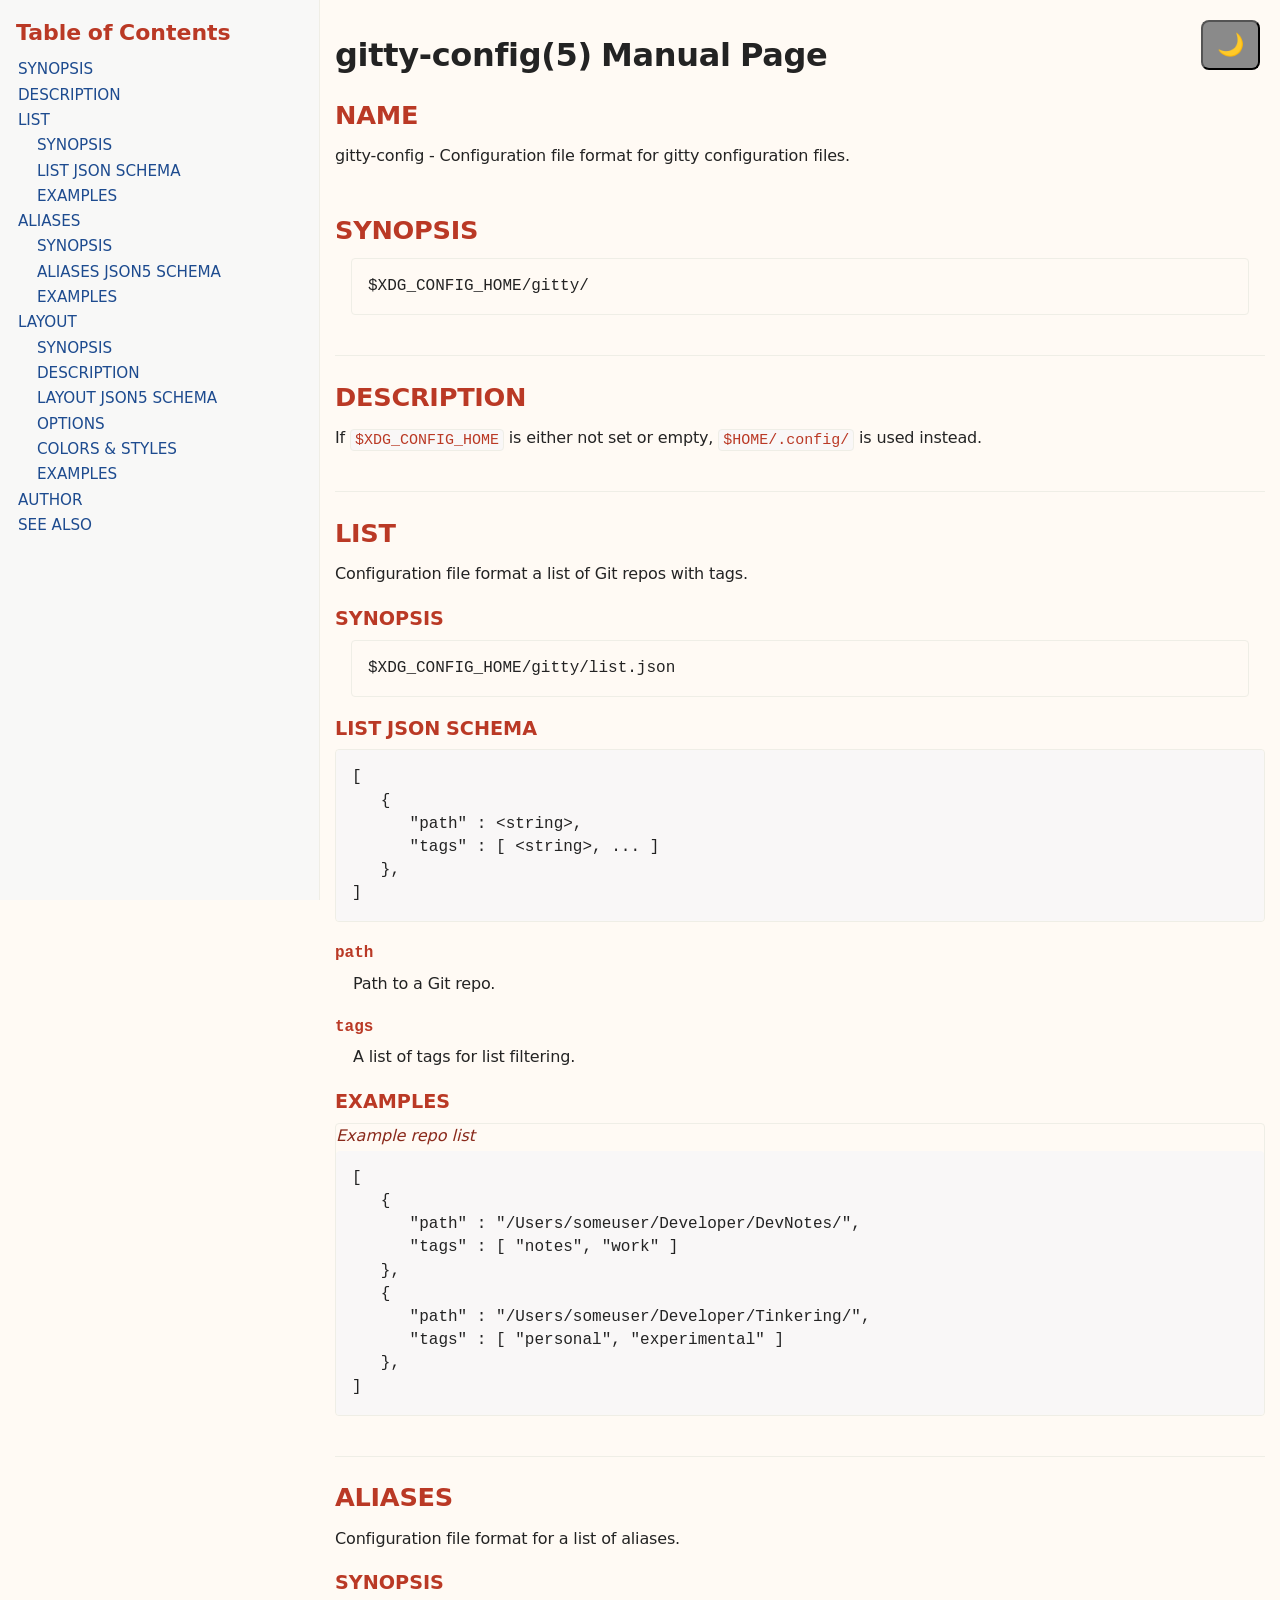
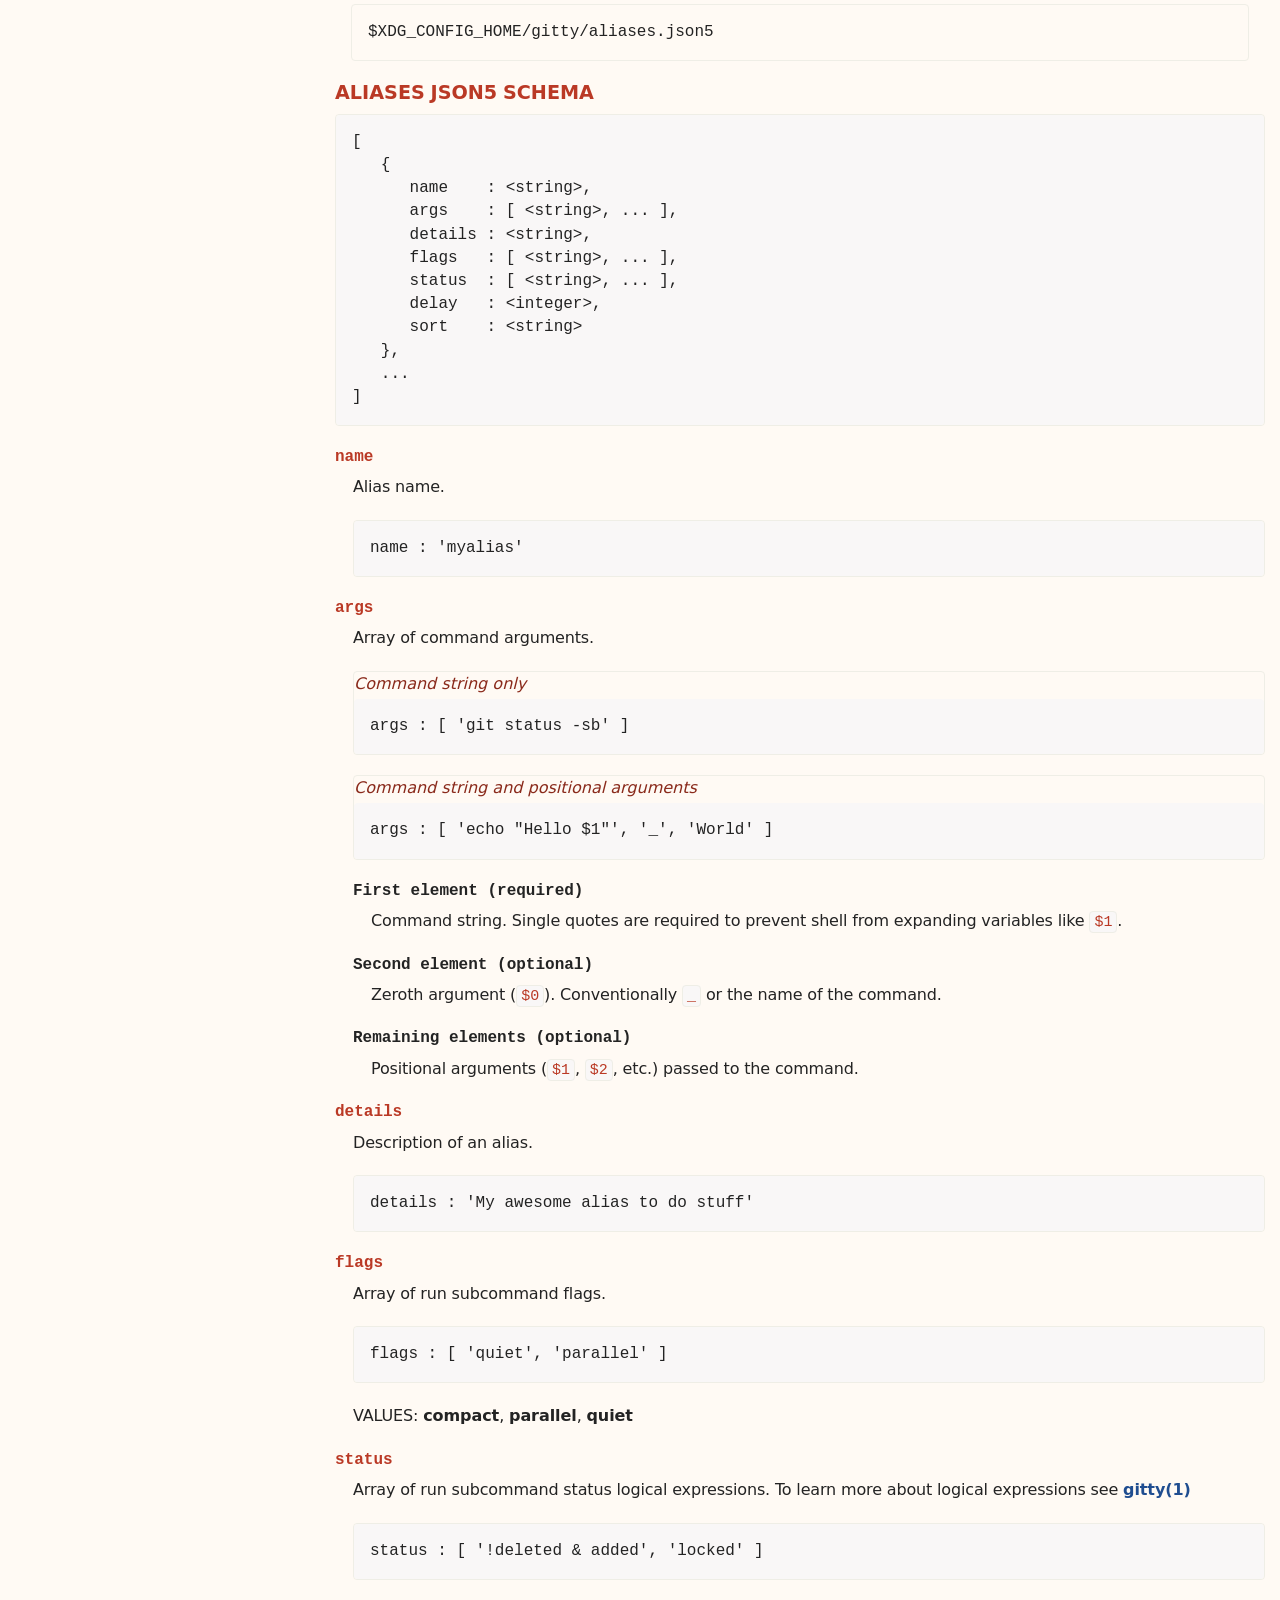
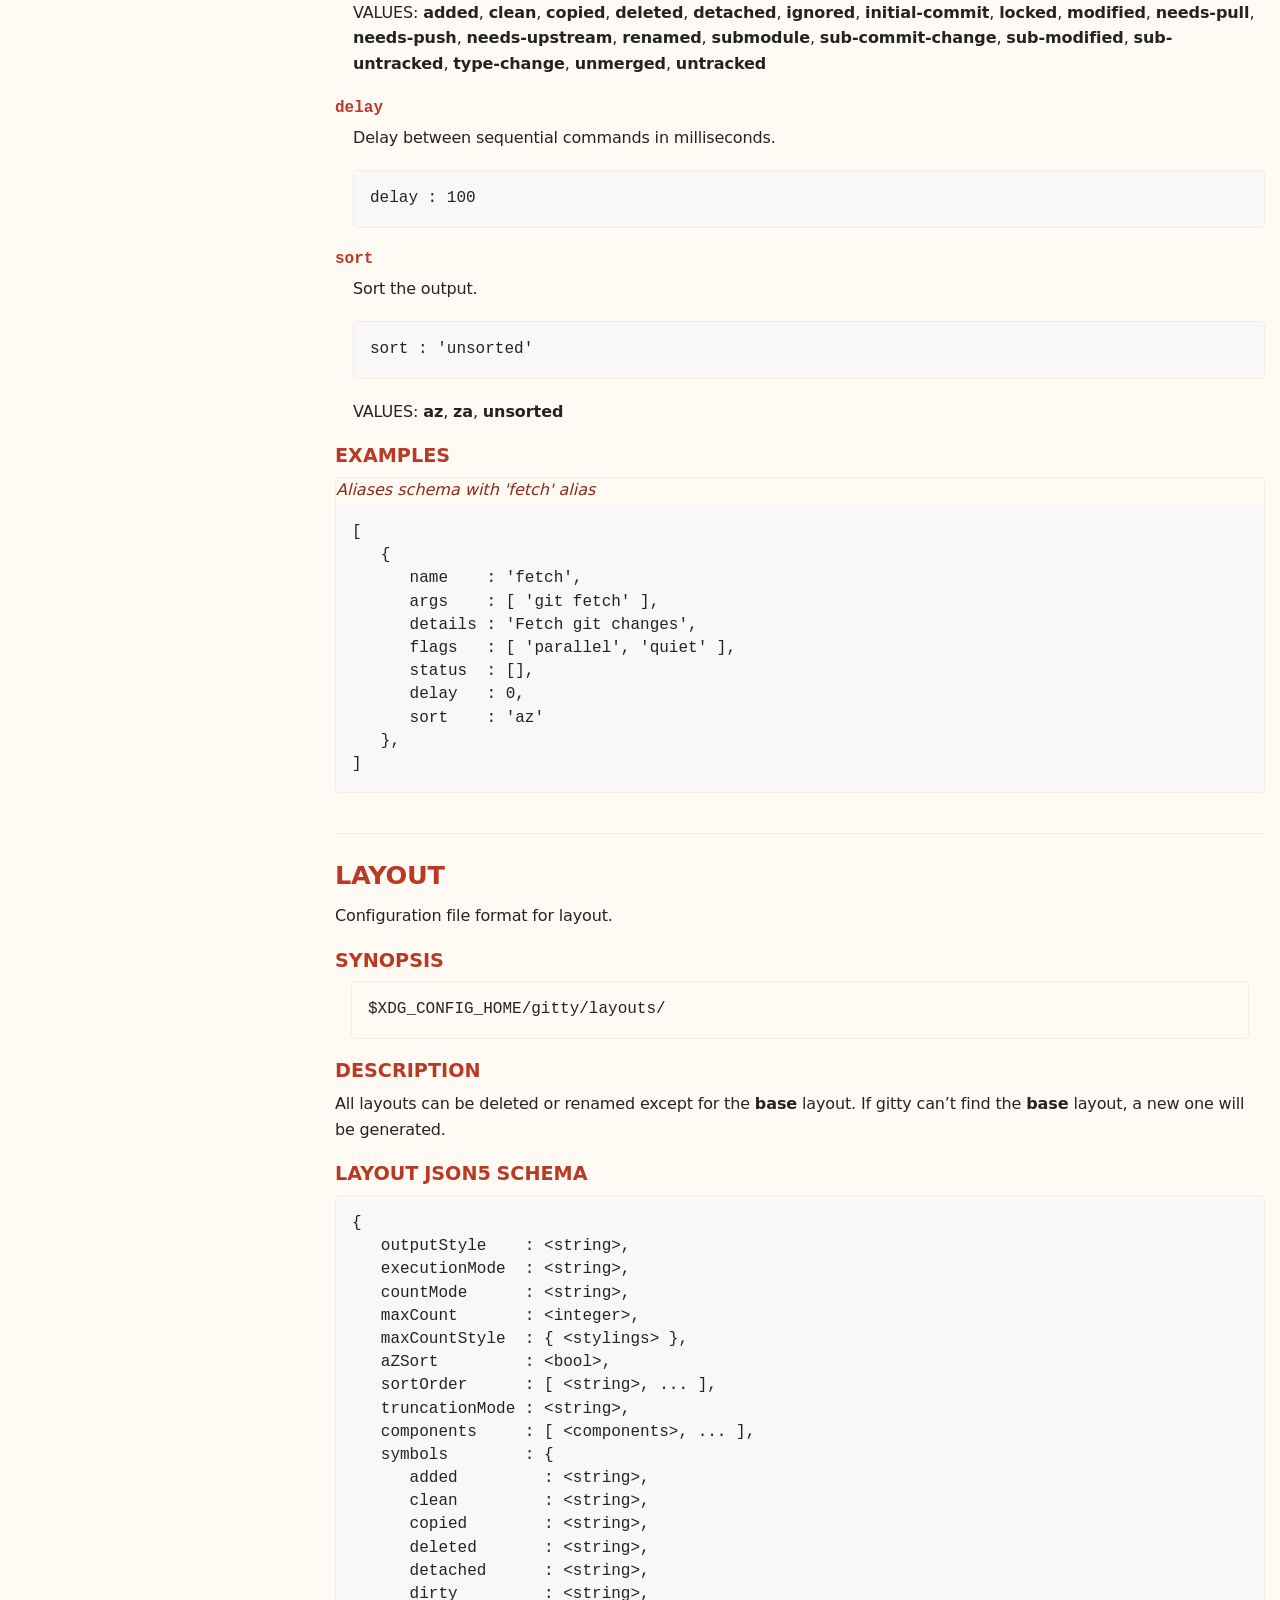
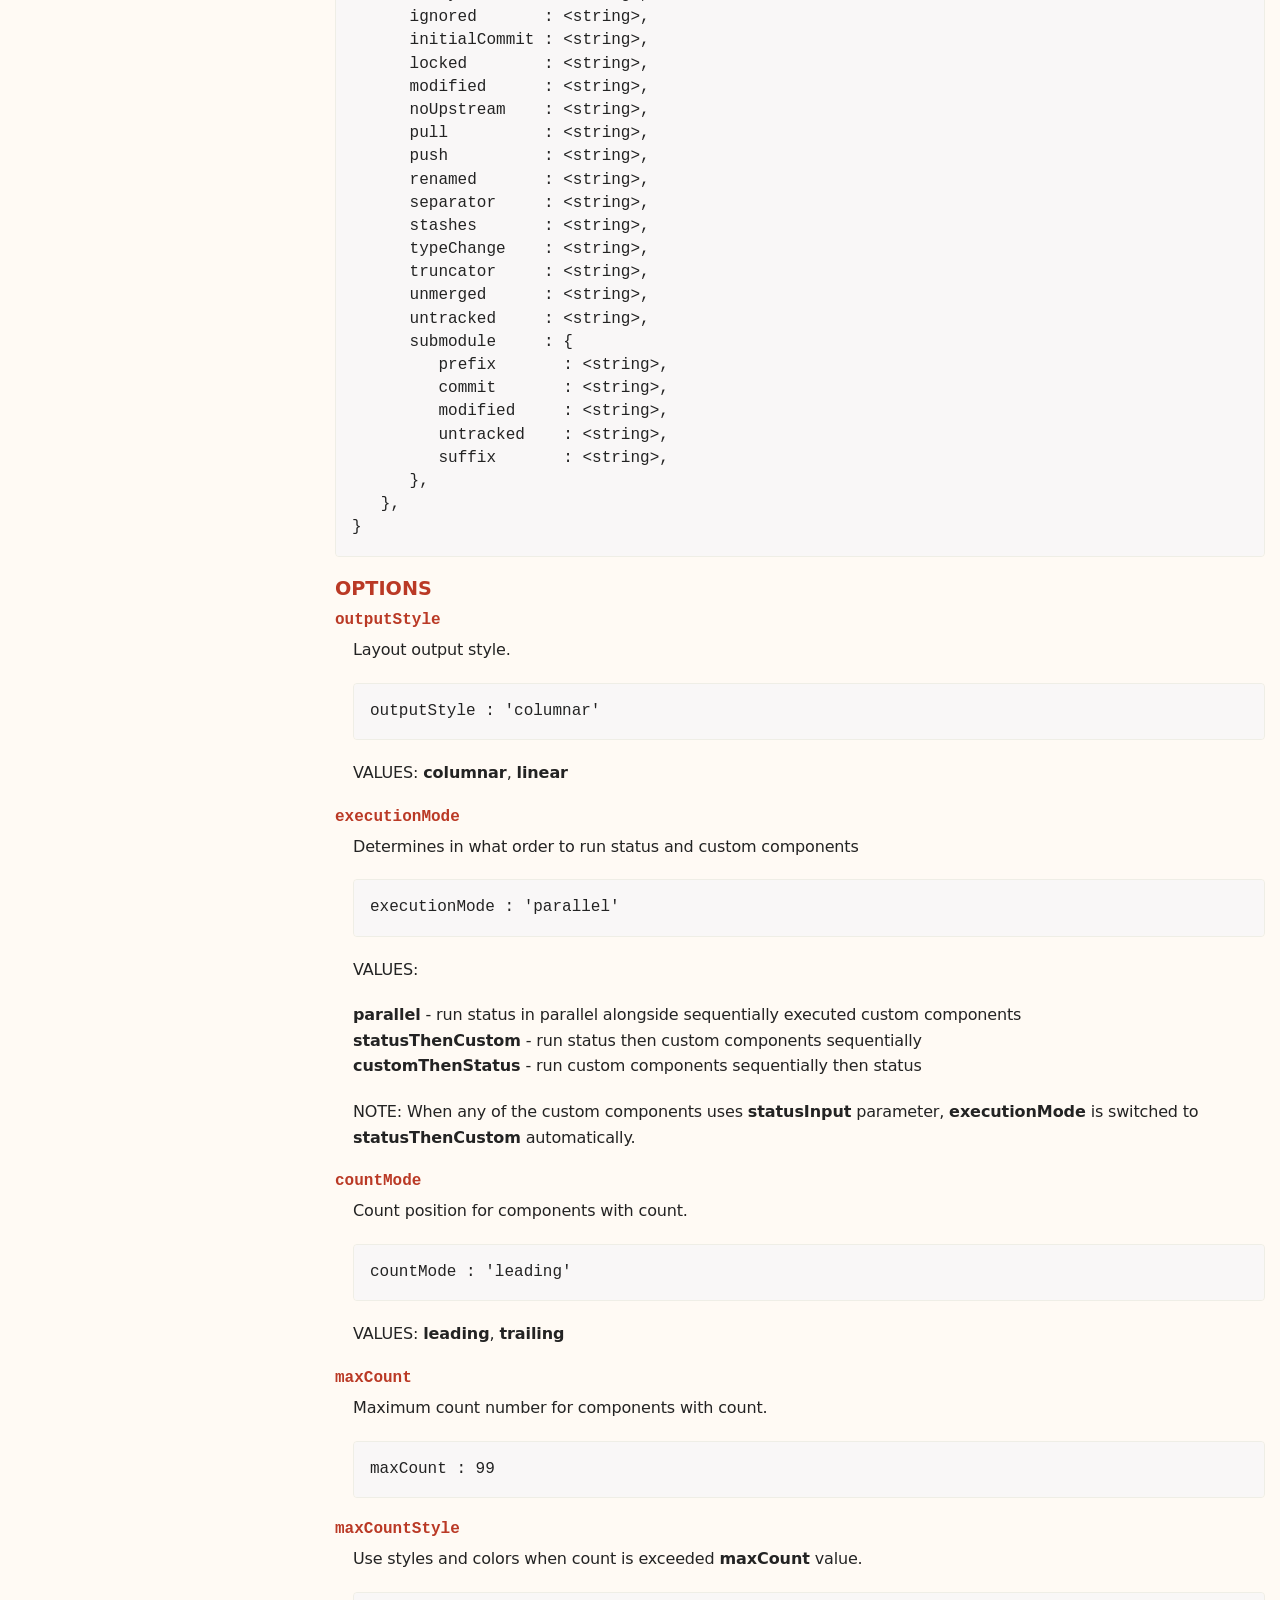
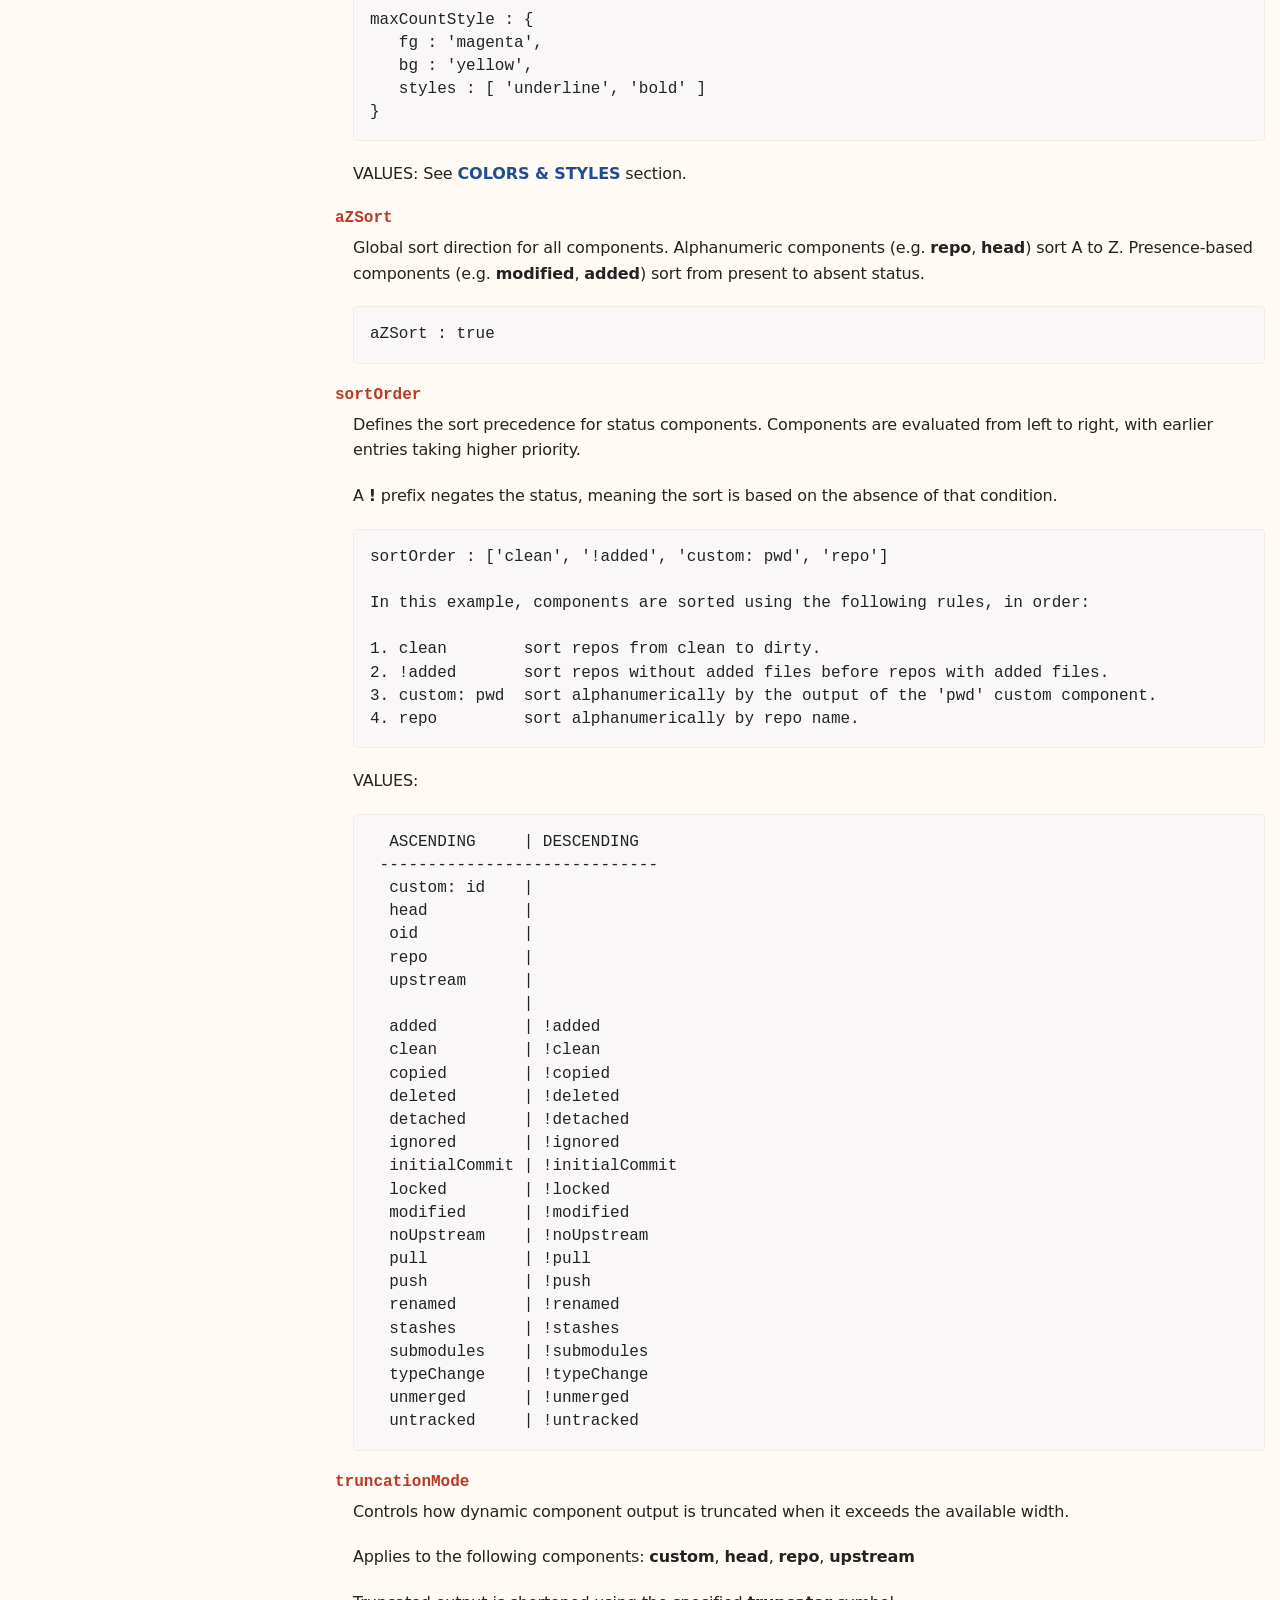
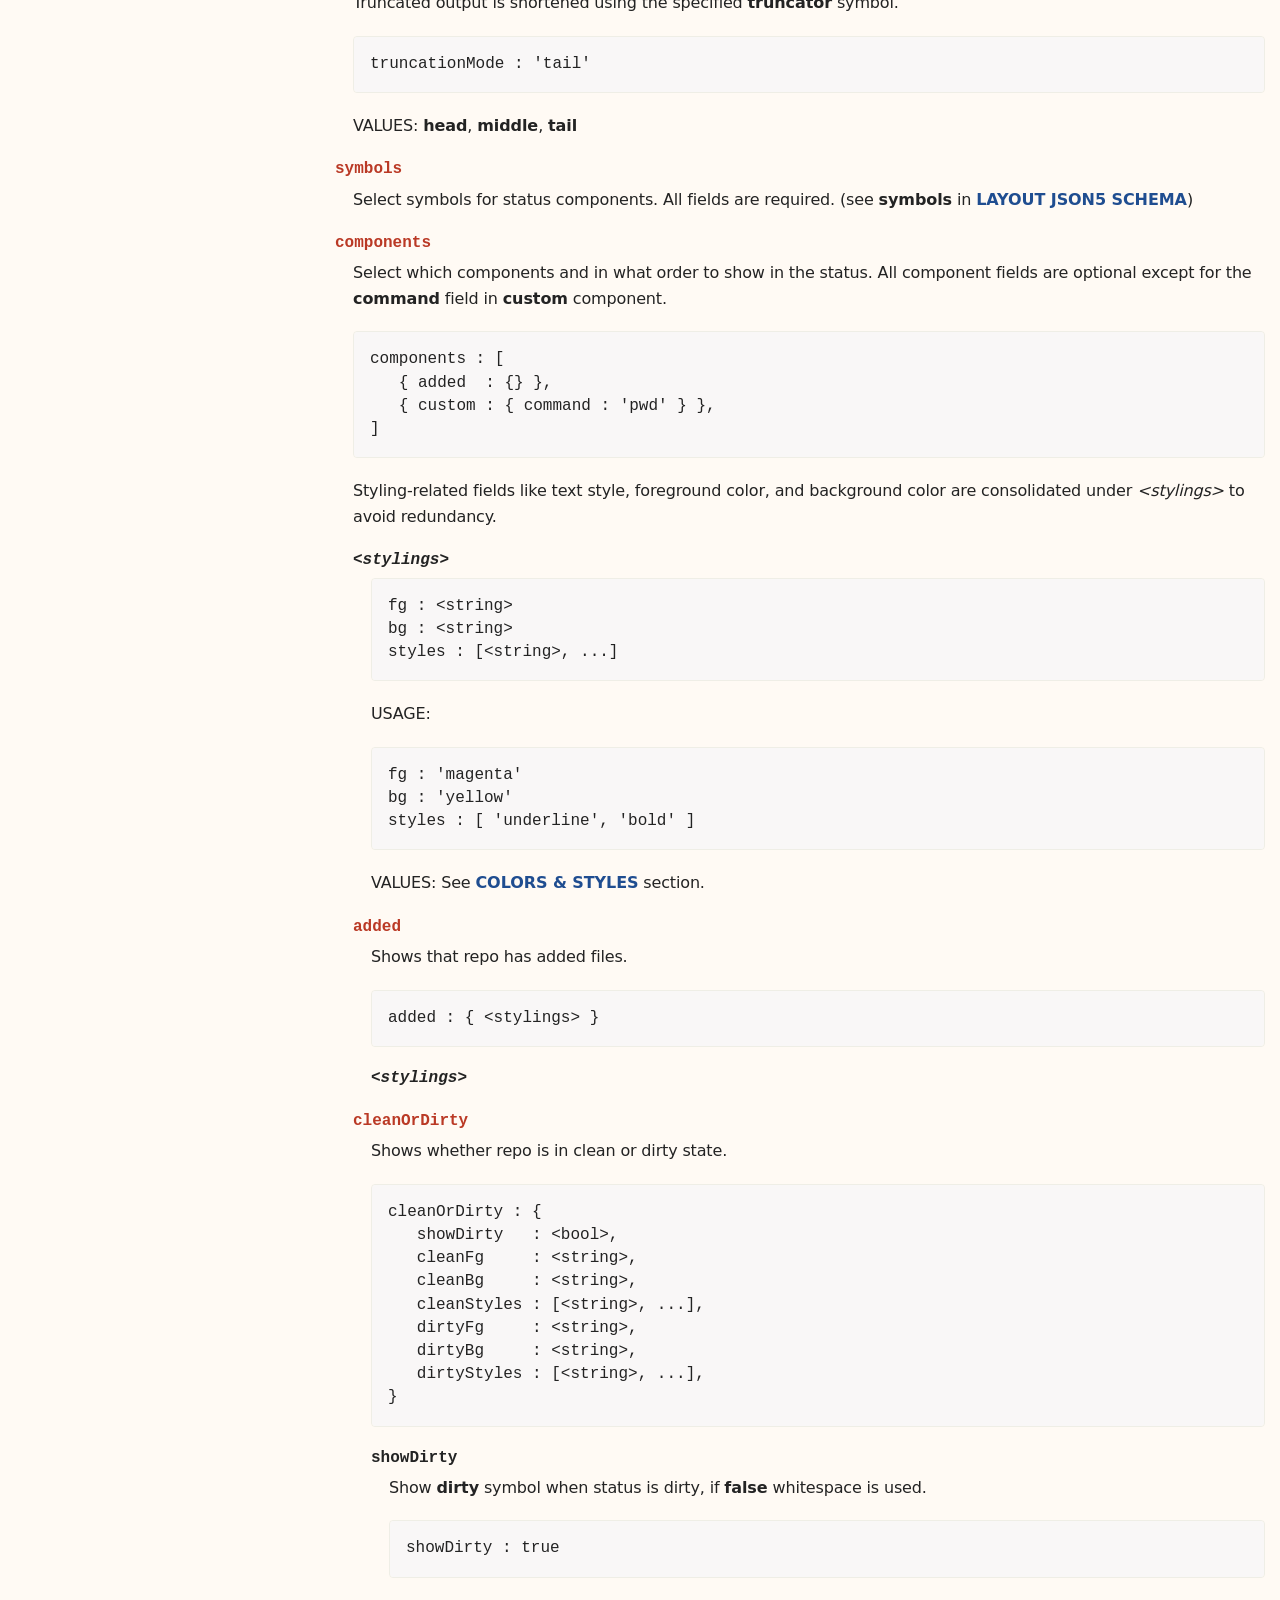
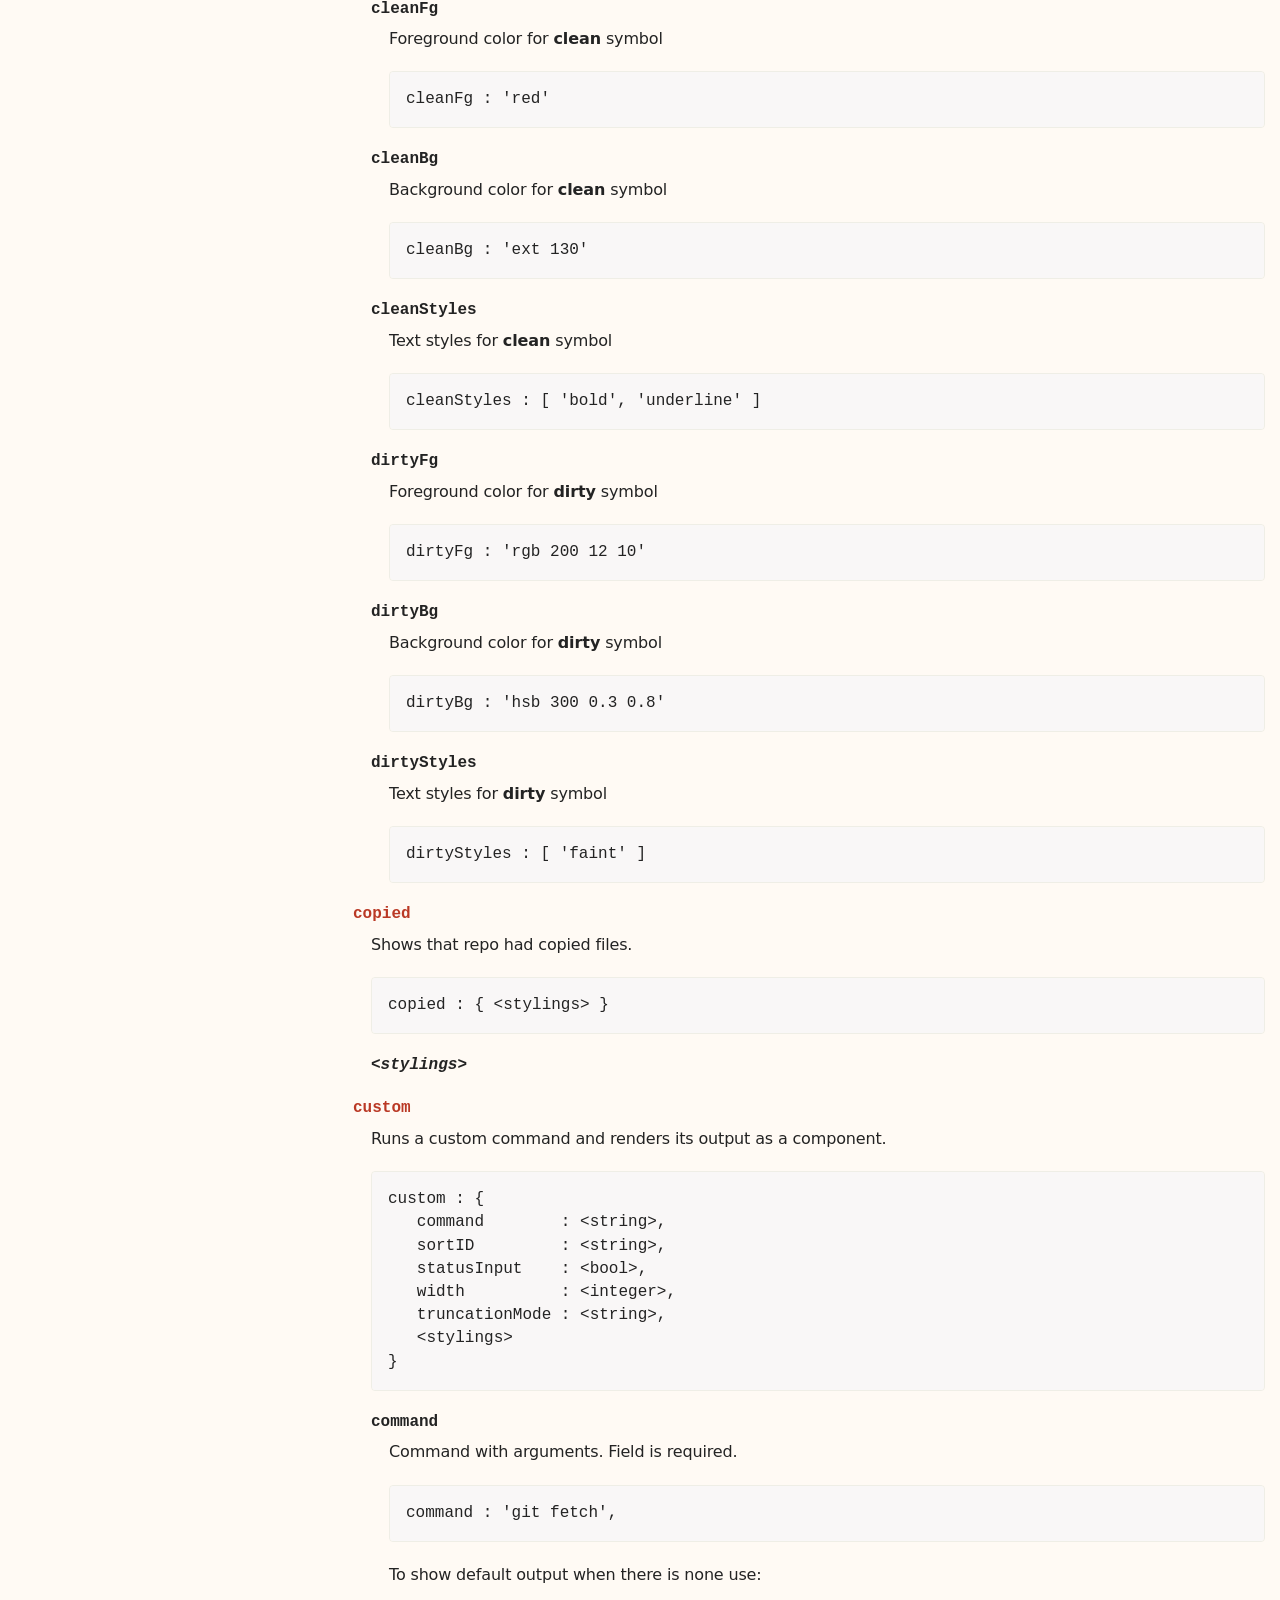
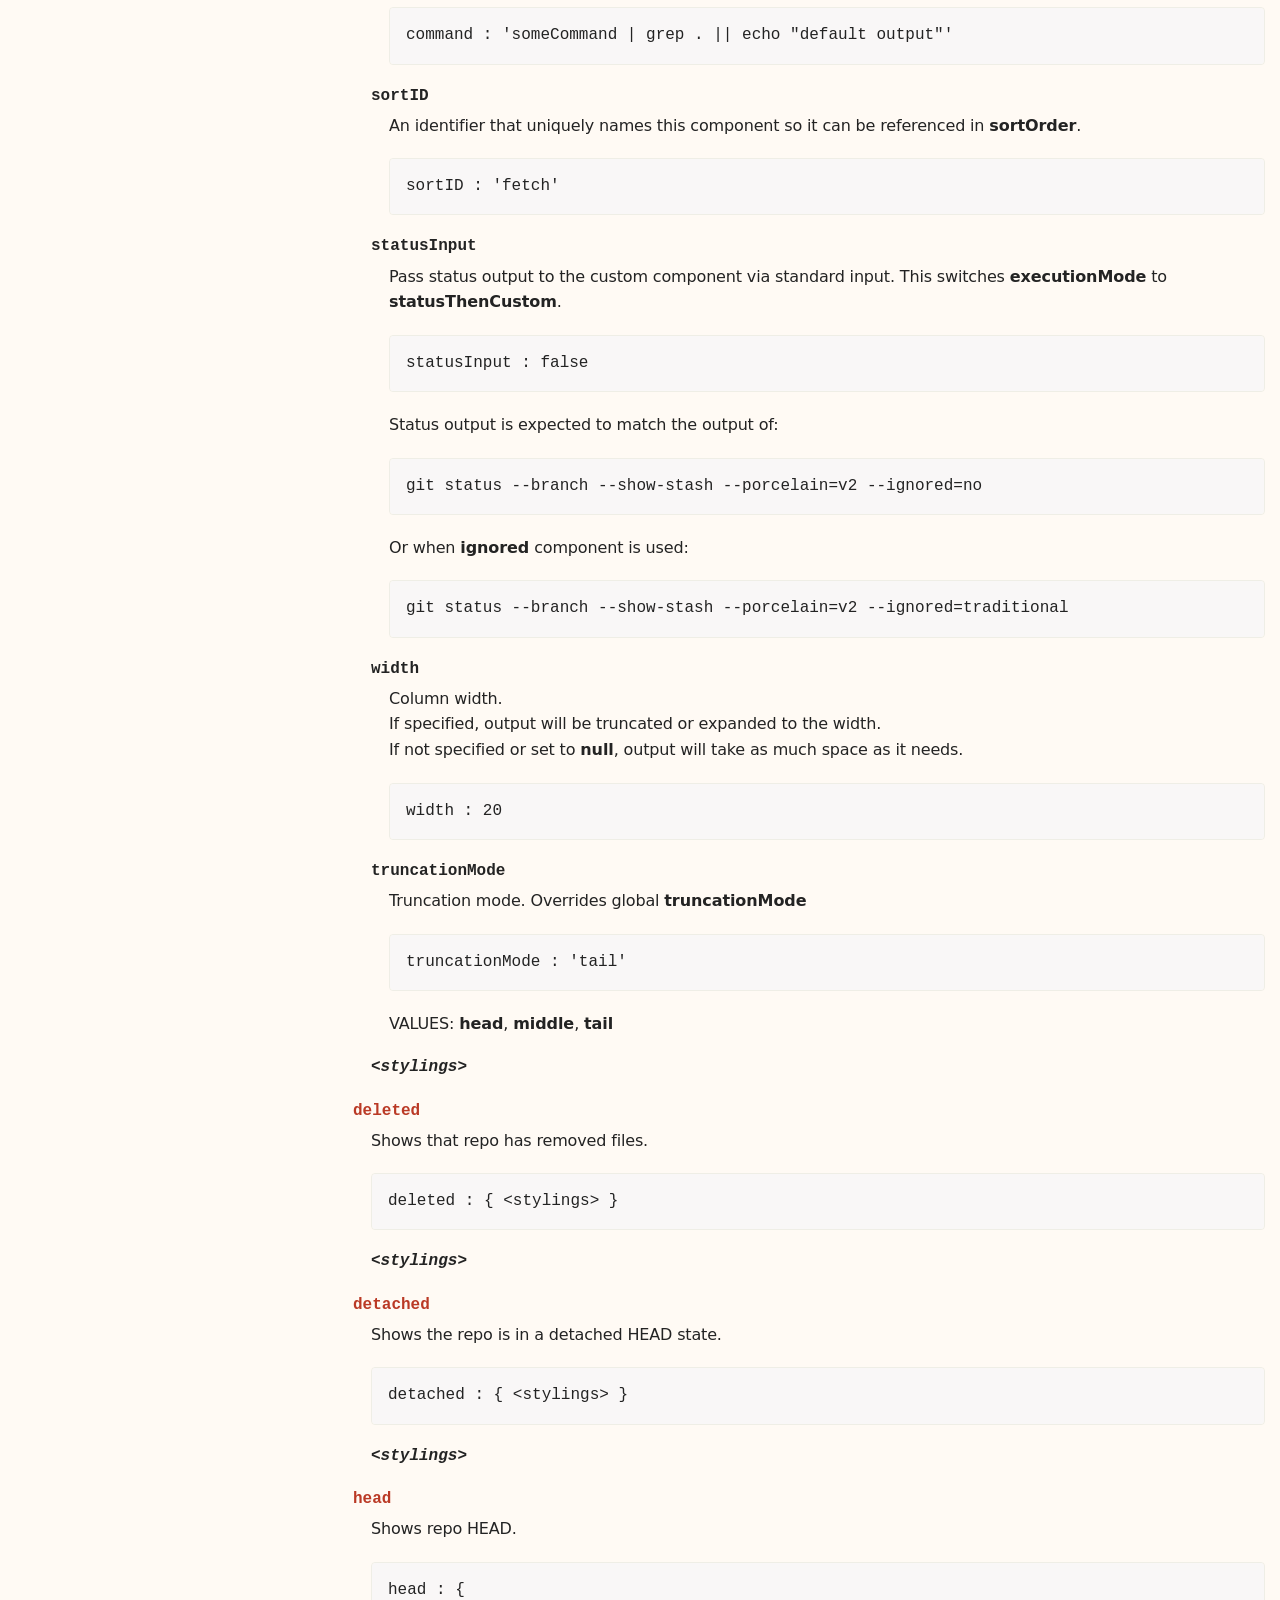
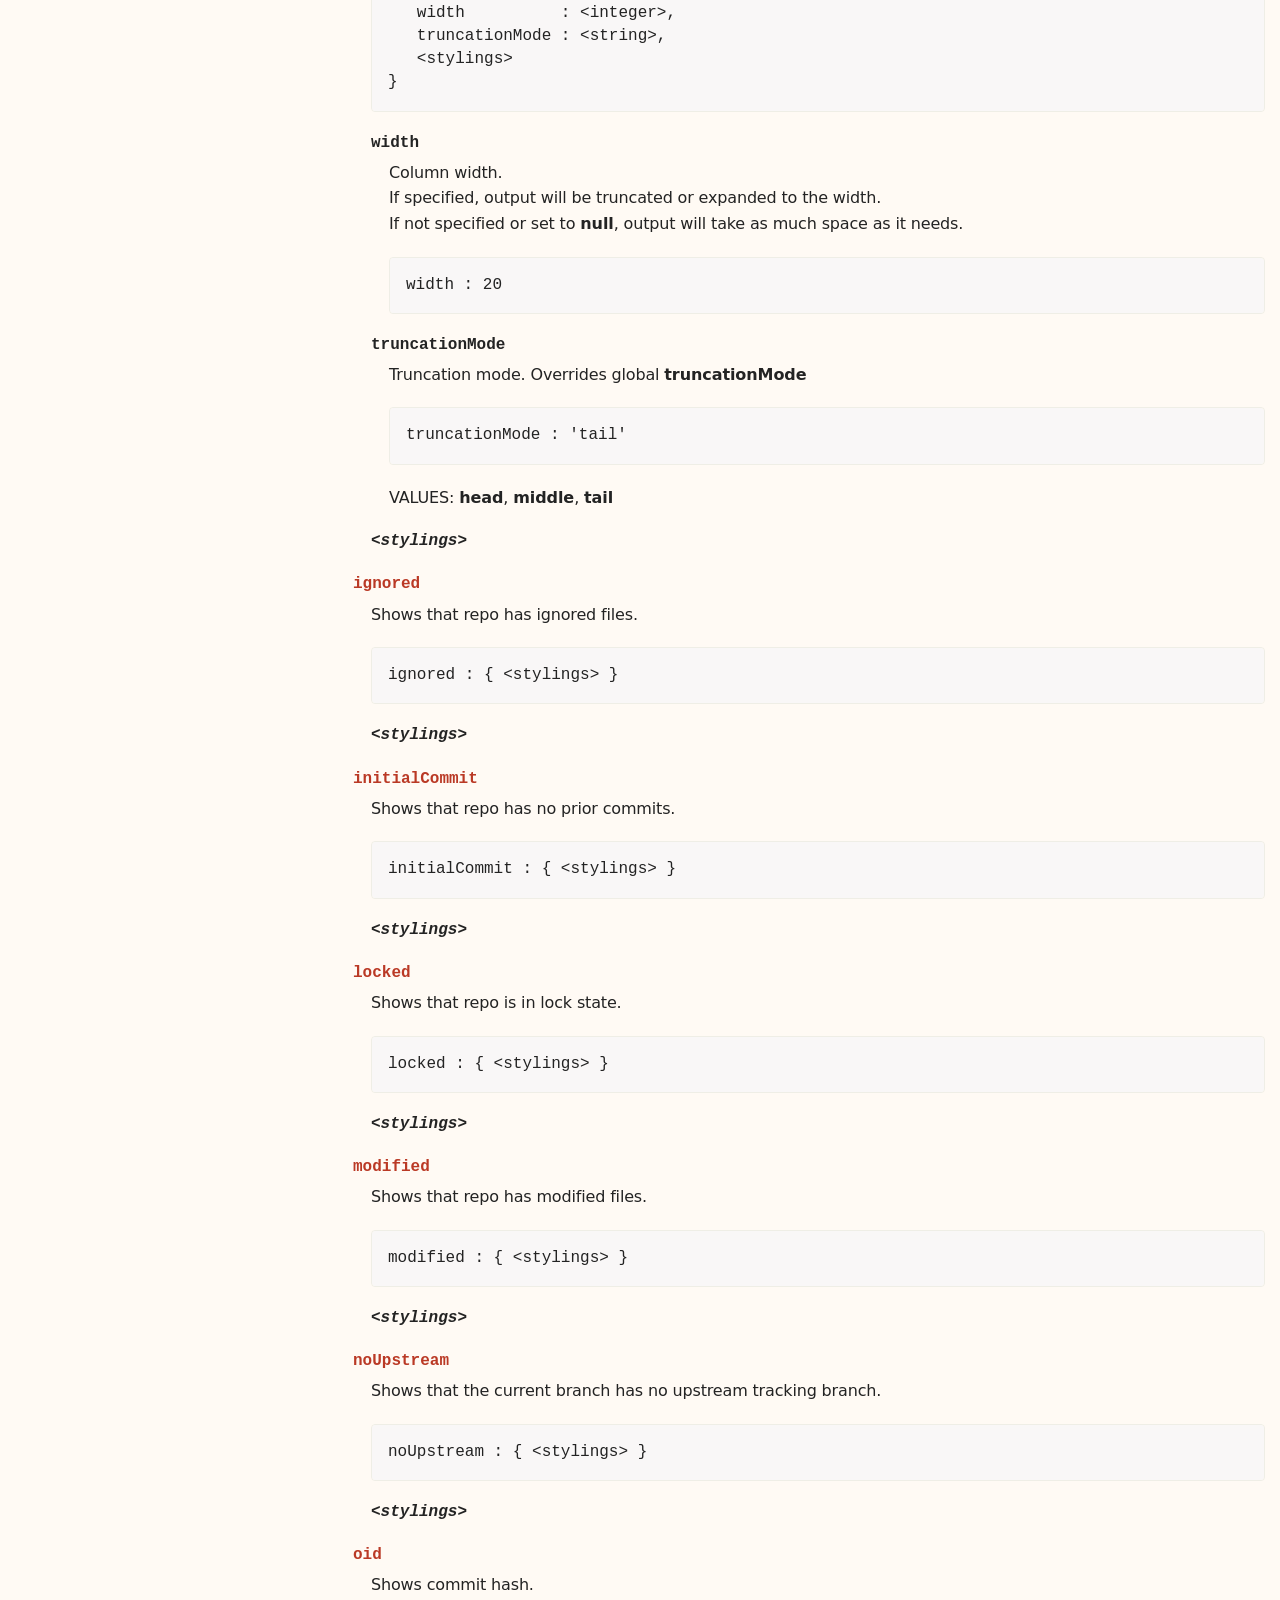
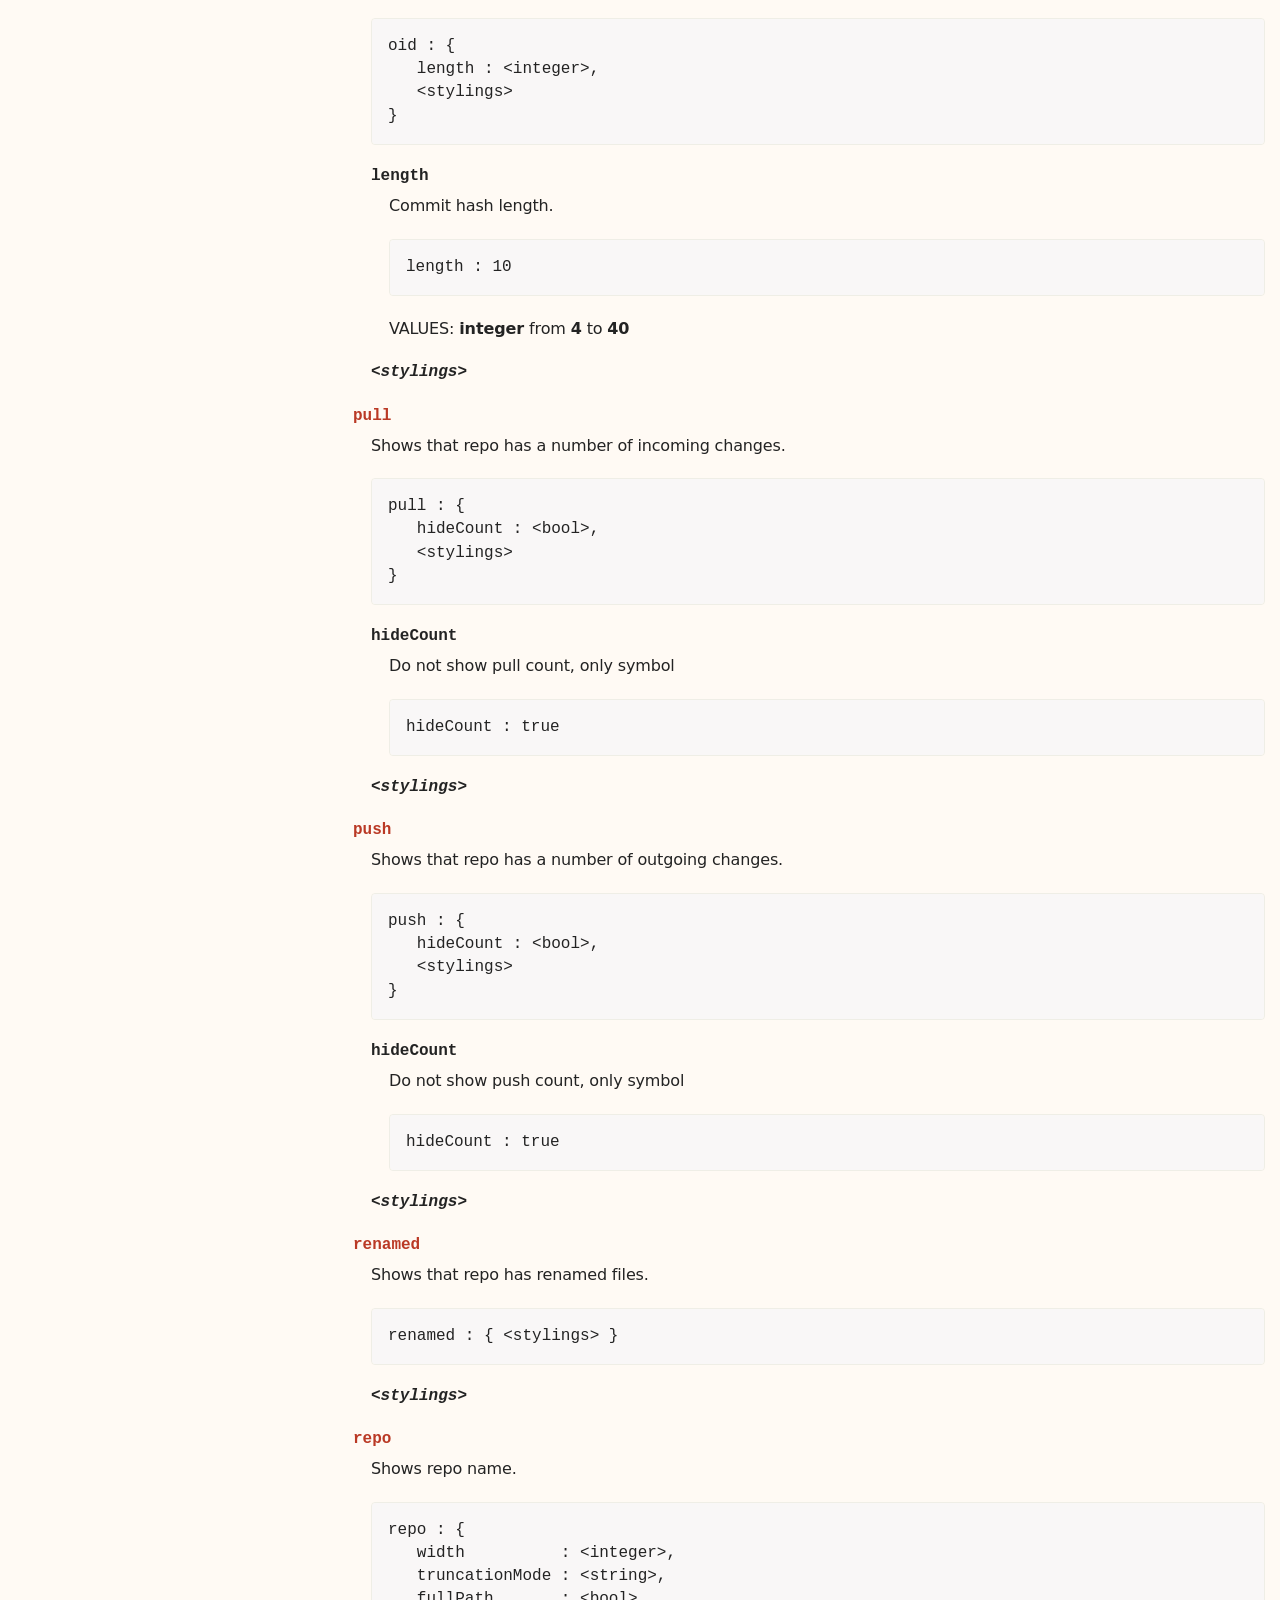
==== commit dcff73f5: "use .json5 file extension for json5 config files" ====
--- a/docs/web/gitty-config.html
+++ b/docs/web/gitty-config.html
@@ -133,7 +133,7 @@
 <div class="sect2">
 <h3 id="_synopsis_3"><a class="anchor" href="#_synopsis_3"></a>SYNOPSIS</h3>
 <div class="verseblock">
-<pre class="content">$XDG_CONFIG_HOME/gitty/aliases.json</pre>
+<pre class="content">$XDG_CONFIG_HOME/gitty/aliases.json5</pre>
 </div>
 </div>
 <div class="sect2">
@@ -1433,7 +1433,7 @@
 </div>
 <div id="footer">
 <div id="footer-text">
-Last updated May 19, 2026
+Last updated July 12, 2026
 </div>
 </div>
 </body>
